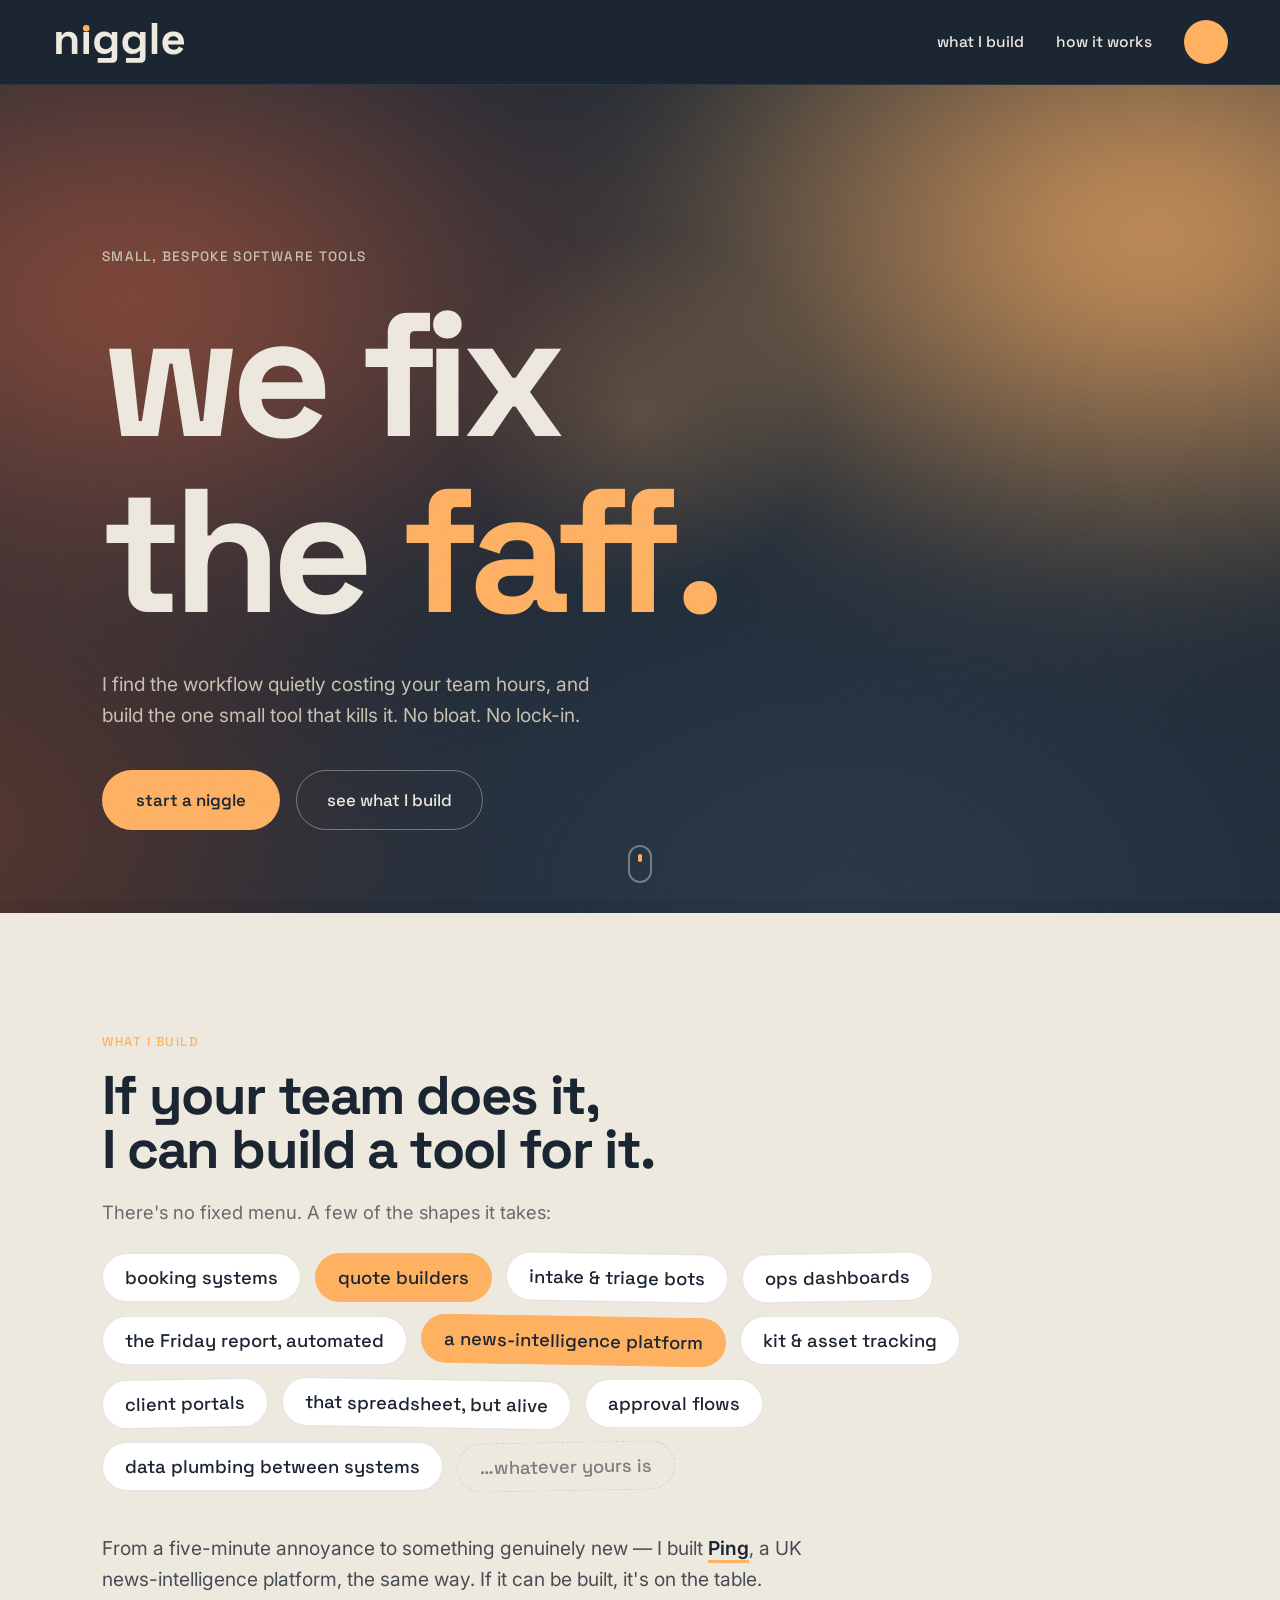
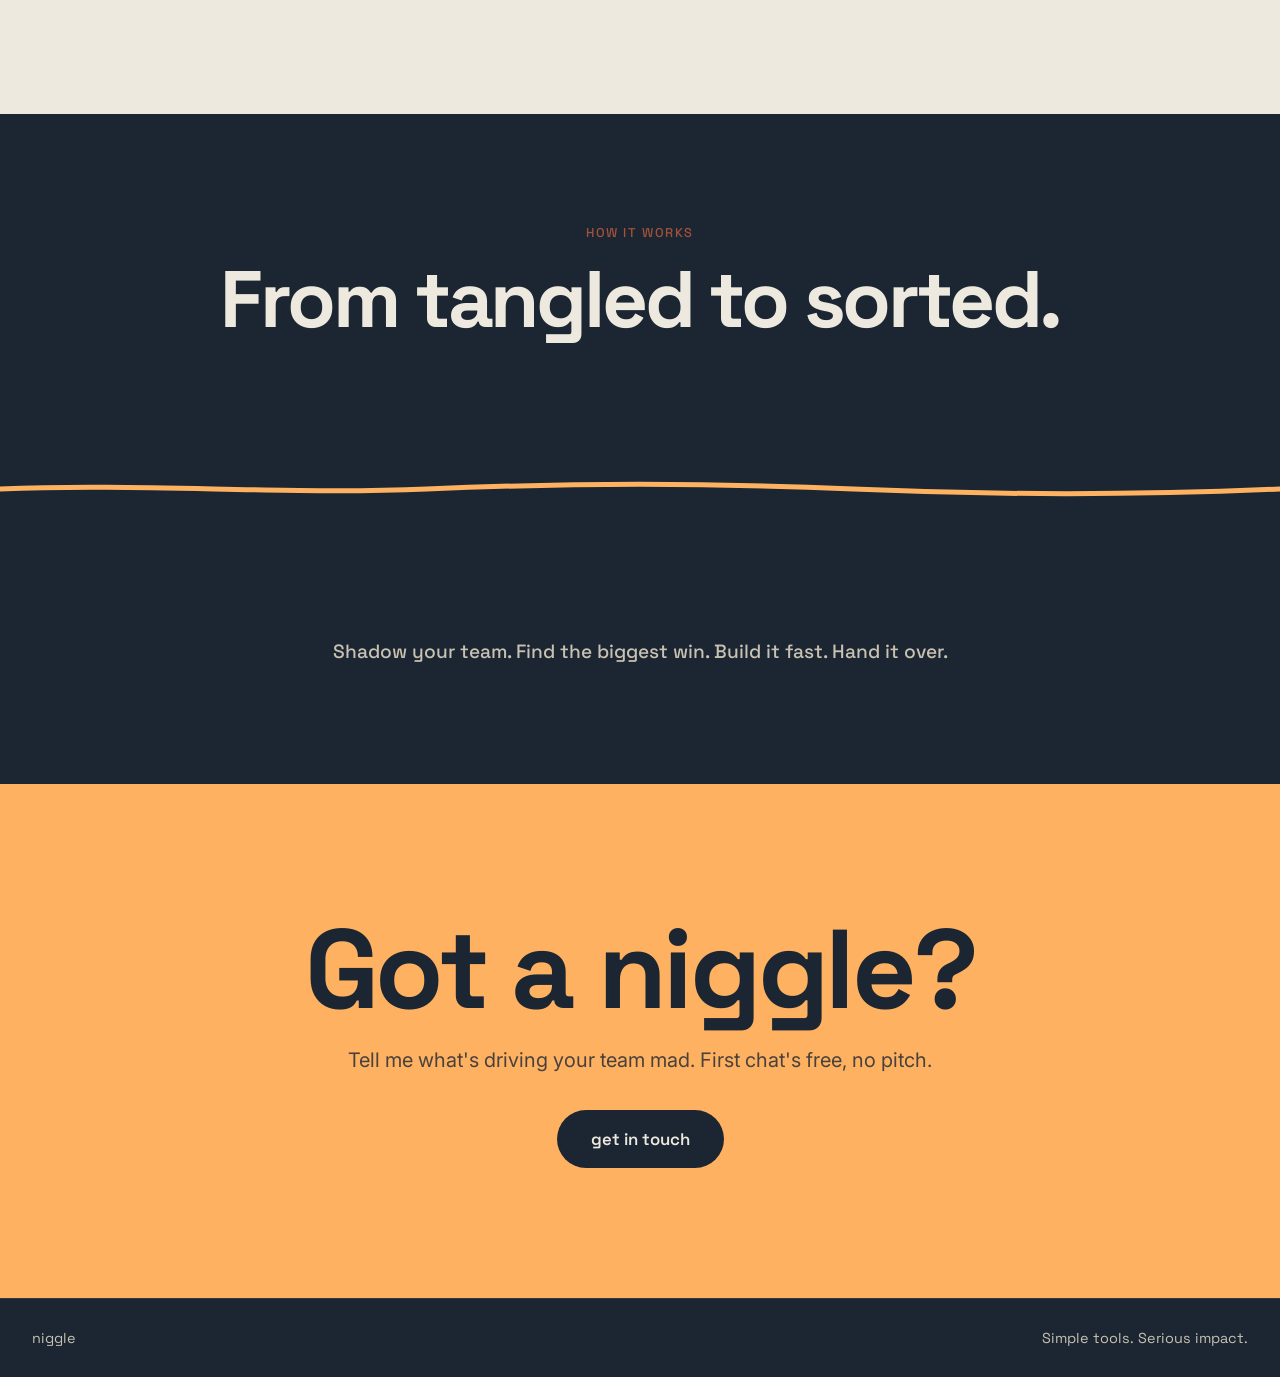
==== lab.html @ f6229ac6 "Lab v2: navy header + big logo; un-pigeonholed 'what I build' cloud; per-type text selection; full-w" ====
<!DOCTYPE html>
<html lang="en-GB">
<head>
  <meta charset="UTF-8" />
  <meta name="viewport" content="width=device-width, initial-scale=1.0" />
  <title>niggle — UI lab</title>
  <link rel="icon" href="favicon.svg" type="image/svg+xml" />
  <link rel="preconnect" href="https://fonts.googleapis.com" />
  <link rel="preconnect" href="https://fonts.gstatic.com" crossorigin />
  <link href="https://fonts.googleapis.com/css2?family=Inter:wght@400;500;600&family=Space+Grotesk:wght@500;600;700&display=swap" rel="stylesheet" />
  <link rel="stylesheet" href="lab.css" />
</head>
<body>

  <!-- ===== NAV: solid navy bar + big logo + dot CTA ===== -->
  <header class="lnav">
    <div class="lnav__wrap">
      <a class="lbrand" href="#hero" aria-label="niggle home"><img src="logo-cream.svg?v=1" alt="niggle" /></a>
      <nav class="lnav__links">
        <a href="#build">what I build</a>
        <a href="#how">how it works</a>
        <a class="dotcta" href="#contact" aria-label="get in touch"><span>get in touch</span></a>
      </nav>
    </div>
  </header>

  <!-- ===== HERO ===== -->
  <section class="hero" id="hero">
    <div class="aurora" aria-hidden="true"></div>
    <div class="spotlight" aria-hidden="true"></div>
    <div class="hero__inner">
      <p class="hero__kicker">small, bespoke software tools</p>
      <h1 class="hero__title"><span class="line">we fix</span><span class="line">the <span class="hl">faff<span class="dot">.</span></span></span></h1>
      <p class="hero__sub">I find the workflow quietly costing your team hours, and build the one small tool that kills it. No bloat. No lock-in.</p>
      <div class="hero__cta">
        <a class="btn-primary magnetic" href="#contact"><span>start a niggle</span></a>
        <a class="btn-ghost" href="#build">see what I build</a>
      </div>
    </div>
    <div class="scrollcue" aria-hidden="true"><span></span></div>
  </section>

  <!-- ===== WHAT I BUILD: no fixed menu ===== -->
  <section class="build" id="build">
    <div class="wrap">
      <p class="eyebrow">what I build</p>
      <h2 class="h2">If your team does it,<br />I can build a tool for it.</h2>
      <p class="build__lead">There's no fixed menu. A few of the shapes it takes:</p>
      <ul class="cloud">
        <li>booking systems</li>
        <li class="hot">quote builders</li>
        <li>intake &amp; triage bots</li>
        <li>ops dashboards</li>
        <li>the Friday report, automated</li>
        <li class="hot">a news-intelligence platform</li>
        <li>kit &amp; asset tracking</li>
        <li>client portals</li>
        <li>that spreadsheet, but alive</li>
        <li>approval flows</li>
        <li>data plumbing between systems</li>
        <li class="ghostpill">…whatever yours is</li>
      </ul>
      <p class="build__foot">From a five-minute annoyance to something genuinely new — I built <strong>Ping</strong>, a UK news-intelligence platform, the same way. If it can be built, it's on the table.</p>
    </div>
  </section>

  <!-- ===== HOW IT WORKS: full-width looping squiggle ===== -->
  <section class="how" id="how">
    <p class="eyebrow eyebrow--light center">how it works</p>
    <h2 class="how__title">From tangled to sorted.</h2>
    <div class="how__squiggle" aria-label="a tangled line straightening out">
      <svg viewBox="0 0 1440 180" width="100%" preserveAspectRatio="none" aria-hidden="true">
        <path fill="none" stroke="var(--amber)" stroke-width="5" stroke-linecap="round" vector-effect="non-scaling-stroke"
              d="M0 90 C 160 10, 320 170, 480 90 S 800 10, 960 90 S 1280 170, 1440 90">
          <animate attributeName="d" dur="5s" repeatCount="indefinite"
            calcMode="spline" keyTimes="0;0.5;1" keySplines="0.4 0 0.2 1; 0.4 0 0.2 1"
            values="M0 90 C 160 10, 320 170, 480 90 S 800 10, 960 90 S 1280 170, 1440 90;
                    M0 90 C 160 90, 320 90, 480 90 S 800 90, 960 90 S 1280 90, 1440 90;
                    M0 90 C 160 10, 320 170, 480 90 S 800 10, 960 90 S 1280 170, 1440 90" />
        </path>
      </svg>
    </div>
    <p class="how__steps center">Shadow your team. Find the biggest win. Build it fast. Hand it over.</p>
  </section>

  <!-- ===== BIG CTA ===== -->
  <section class="cta" id="contact">
    <div class="wrap cta__inner">
      <h2 class="cta__title">Got a niggle?</h2>
      <p class="cta__p">Tell me what's driving your team mad. First chat's free, no pitch.</p>
      <a class="btn-dark magnetic" href="mailto:hello@niggle.work"><span>get in touch</span></a>
    </div>
  </section>

  <footer class="lfoot"><span>niggle</span><span>Simple tools. Serious impact.</span></footer>

  <script src="lab.js"></script>
</body>
</html>
---- lab.css ----
/* ============================================================
   niggle UI lab — bold concept v2
   ============================================================ */
:root{
  --cream:#EEE9DF; --oat:#C9C1B1; --ink:#1B2632; --slate:#2C3B4D;
  --amber:#FFB162; --terra:#A35139;
  --ff-head:'Space Grotesk',system-ui,sans-serif;
  --ff-body:'Inter',system-ui,sans-serif;
}
*{box-sizing:border-box;margin:0;padding:0}
html{scroll-behavior:smooth}
body{font-family:var(--ff-body);background:var(--ink);color:var(--cream);-webkit-font-smoothing:antialiased;overflow-x:hidden}
.wrap{max-width:1140px;margin-inline:auto;padding-inline:32px}
h1,h2,h3{font-family:var(--ff-head);font-weight:700;line-height:1;letter-spacing:-0.03em}
a{color:inherit;text-decoration:none}
.center{text-align:center}
.eyebrow{font-family:var(--ff-head);font-weight:500;color:var(--amber);letter-spacing:.12em;text-transform:uppercase;font-size:.8rem;margin-bottom:18px}
.eyebrow--light{color:var(--terra)}

/* ===== per-element-type text selection ===== */
::selection{background:var(--amber);color:var(--ink)}                /* body copy: amber */
::-moz-selection{background:var(--amber);color:var(--ink)}
h1::selection,h2::selection,h3::selection,
.hero__title span::selection,.h2::selection,.how__title::selection,.cta__title::selection{background:var(--terra);color:var(--cream)}
h1::-moz-selection,h2::-moz-selection,h3::-moz-selection,.how__title::-moz-selection,.cta__title::-moz-selection{background:var(--terra);color:var(--cream)}
.eyebrow::selection,.cloud li::selection,.hero__kicker::selection{background:var(--ink);color:var(--amber)}
.eyebrow::-moz-selection,.cloud li::-moz-selection{background:var(--ink);color:var(--amber)}

/* grain */
body::after{content:"";position:fixed;inset:0;z-index:9;pointer-events:none;opacity:.05;
  background-image:url("data:image/svg+xml,%3Csvg xmlns='http://www.w3.org/2000/svg' width='160' height='160'%3E%3Cfilter id='n'%3E%3CfeTurbulence type='fractalNoise' baseFrequency='0.8' numOctaves='2'/%3E%3C/filter%3E%3Crect width='100%25' height='100%25' filter='url(%23n)'/%3E%3C/svg%3E")}

/* ===== NAV (solid navy bar, big logo) ===== */
.lnav{position:sticky;top:0;z-index:30;background:var(--ink);border-bottom:1px solid rgba(255,255,255,.08)}
.lnav__wrap{max-width:1240px;margin-inline:auto;display:flex;align-items:center;justify-content:space-between;height:84px;padding-inline:32px}
.lbrand img{height:46px;width:auto;display:block;transition:transform .25s cubic-bezier(.34,1.56,.64,1)}
.lbrand:hover img{transform:translateY(-2px)}
.lnav__links{display:flex;align-items:center;gap:32px}
.lnav__links a:not(.dotcta){font-family:var(--ff-head);font-weight:500;color:var(--cream);font-size:.97rem;position:relative}
.lnav__links a:not(.dotcta)::after{content:"";position:absolute;left:0;bottom:-5px;width:100%;height:2px;background:var(--amber);transform:scaleX(0);transform-origin:right;transition:transform .3s cubic-bezier(.2,.7,.2,1)}
.lnav__links a:not(.dotcta):hover::after{transform:scaleX(1);transform-origin:left}
.dotcta{display:inline-flex;align-items:center;justify-content:center;height:44px;width:44px;border-radius:999px;background:var(--amber);color:var(--ink)!important;overflow:hidden;transition:width .4s cubic-bezier(.2,.7,.2,1)}
.dotcta span{max-width:0;overflow:hidden;white-space:nowrap;opacity:0;font-family:var(--ff-head);font-weight:600;font-size:.9rem;transition:max-width .4s,opacity .3s}
.dotcta:hover{width:170px}.dotcta:hover span{max-width:130px;opacity:1;padding:0 8px}

/* ===== HERO ===== */
.hero{position:relative;min-height:92vh;display:flex;align-items:center;overflow:hidden}
.aurora{position:absolute;inset:-30%;z-index:0;filter:blur(70px);opacity:.85;
  background:
    radial-gradient(40% 40% at 25% 35%, var(--terra), transparent 70%),
    radial-gradient(45% 45% at 75% 30%, var(--amber), transparent 65%),
    radial-gradient(50% 50% at 60% 80%, var(--slate), transparent 70%),
    radial-gradient(40% 40% at 15% 75%, #6b3a2a, transparent 70%);
  animation:drift 18s ease-in-out infinite alternate}
@keyframes drift{0%{transform:translate(0,0) scale(1)}50%{transform:translate(4%,-3%) scale(1.12)}100%{transform:translate(-3%,4%) scale(1.05)}}
.spotlight{position:absolute;inset:0;z-index:1;pointer-events:none;background:radial-gradient(260px 260px at var(--mx,50%) var(--my,40%), rgba(255,177,98,.22), transparent 70%)}
.hero__inner{position:relative;z-index:2;width:100%;max-width:1140px;margin-inline:auto;padding:80px 32px 0}
.hero__kicker{font-family:var(--ff-head);font-weight:500;letter-spacing:.1em;text-transform:uppercase;color:var(--oat);font-size:.85rem;margin-bottom:22px}
.hero__title{font-size:clamp(3.5rem,14vw,11rem);color:var(--cream);letter-spacing:-0.05em}
.hero__title .line{display:block}
.hl{color:var(--amber)}
.dot{display:inline-block;color:var(--amber);animation:pulse 2.4s ease-in-out infinite}
@keyframes pulse{0%,100%{transform:translateY(0)}50%{transform:translateY(-.12em)}}
.hero__sub{max-width:44ch;margin-top:30px;font-size:1.2rem;color:var(--oat);line-height:1.6}
.hero__cta{display:flex;gap:16px;margin-top:40px;flex-wrap:wrap}
.btn-primary,.btn-dark{display:inline-flex;align-items:center;justify-content:center;font-family:var(--ff-head);font-weight:600;background:var(--amber);color:var(--ink);padding:18px 34px;border-radius:999px;font-size:1.05rem;will-change:transform}
.btn-dark{background:var(--ink);color:var(--cream)}
.btn-ghost{display:inline-flex;align-items:center;font-family:var(--ff-head);font-weight:500;color:var(--cream);padding:18px 30px;border:1.5px solid rgba(238,233,223,.4);border-radius:999px;font-size:1.05rem;transition:border-color .2s,background .2s}
.btn-ghost:hover{border-color:var(--cream);background:rgba(238,233,223,.08)}
.scrollcue{position:absolute;bottom:30px;left:50%;transform:translateX(-50%);z-index:2;width:24px;height:38px;border:2px solid rgba(238,233,223,.4);border-radius:14px}
.scrollcue span{position:absolute;top:7px;left:50%;width:4px;height:8px;background:var(--amber);border-radius:2px;transform:translateX(-50%);animation:cue 1.6s ease-in-out infinite}
@keyframes cue{0%{opacity:0;transform:translate(-50%,0)}40%{opacity:1}100%{opacity:0;transform:translate(-50%,12px)}}

/* ===== WHAT I BUILD ===== */
.build{background:var(--cream);color:var(--ink);padding:120px 0}
.h2{font-size:clamp(2rem,5vw,3.4rem);color:var(--ink)}
.build__lead{font-size:1.15rem;color:rgba(27,38,50,.65);margin:24px 0 30px}
.cloud{list-style:none;display:flex;flex-wrap:wrap;gap:14px;max-width:920px}
.cloud li{font-family:var(--ff-head);font-weight:500;font-size:1.15rem;padding:12px 22px;border-radius:999px;background:#fff;border:1px solid rgba(27,38,50,.12);color:var(--ink);transition:transform .2s ease,background .2s,color .2s,border-color .2s;cursor:default}
.cloud li:hover{transform:translateY(-3px) rotate(-1.5deg);border-color:var(--ink)}
.cloud li.hot{background:var(--amber);border-color:var(--amber)}
.cloud li.ghostpill{background:transparent;border-style:dashed;color:rgba(27,38,50,.55)}
.cloud li:nth-child(3n){transform:rotate(1deg)}
.cloud li:nth-child(4n){transform:rotate(-1deg)}
.cloud li:hover{transform:translateY(-3px) rotate(0)}
.build__foot{margin-top:42px;font-size:1.2rem;line-height:1.6;max-width:60ch;color:rgba(27,38,50,.8)}
.build__foot strong{color:var(--ink);font-weight:600;border-bottom:3px solid var(--amber)}

/* ===== HOW IT WORKS (full-bleed looping squiggle) ===== */
.how{background:var(--ink);padding:110px 0 120px;overflow:hidden}
.how__title{font-size:clamp(2.4rem,7vw,5rem);color:var(--cream);text-align:center;letter-spacing:-0.04em}
.how__squiggle{width:100%;margin:50px 0;line-height:0}
.how__squiggle svg{width:100%;height:clamp(120px,18vw,200px);display:block}
.how__steps{color:var(--oat);font-size:1.2rem;font-family:var(--ff-head);font-weight:500}

/* ===== CTA ===== */
.cta{background:var(--amber);color:var(--ink);padding:130px 0;text-align:center}
.cta__title{font-size:clamp(3rem,9vw,7rem);color:var(--ink)}
.cta__p{font-size:1.25rem;color:rgba(27,38,50,.8);margin:22px 0 38px}
.lfoot{background:var(--ink);color:var(--oat);display:flex;justify-content:space-between;padding:30px 32px;font-family:var(--ff-head);font-size:.9rem;border-top:1px solid rgba(255,255,255,.08)}

/* reveal */
.reveal{opacity:0;transform:translateY(40px);transition:opacity .8s ease,transform .8s cubic-bezier(.2,.7,.2,1)}
.reveal.in{opacity:1;transform:none}

@media (max-width:820px){
  .how__grid{grid-template-columns:1fr}
  .lnav__links a:not(.dotcta){display:none}
  .lbrand img{height:36px}
  .lnav__wrap{height:68px}
}
@media (prefers-reduced-motion:reduce){
  .aurora,.dot,.scrollcue span{animation:none}
  .reveal{opacity:1;transform:none}
  .how__squiggle animate{display:none}
}
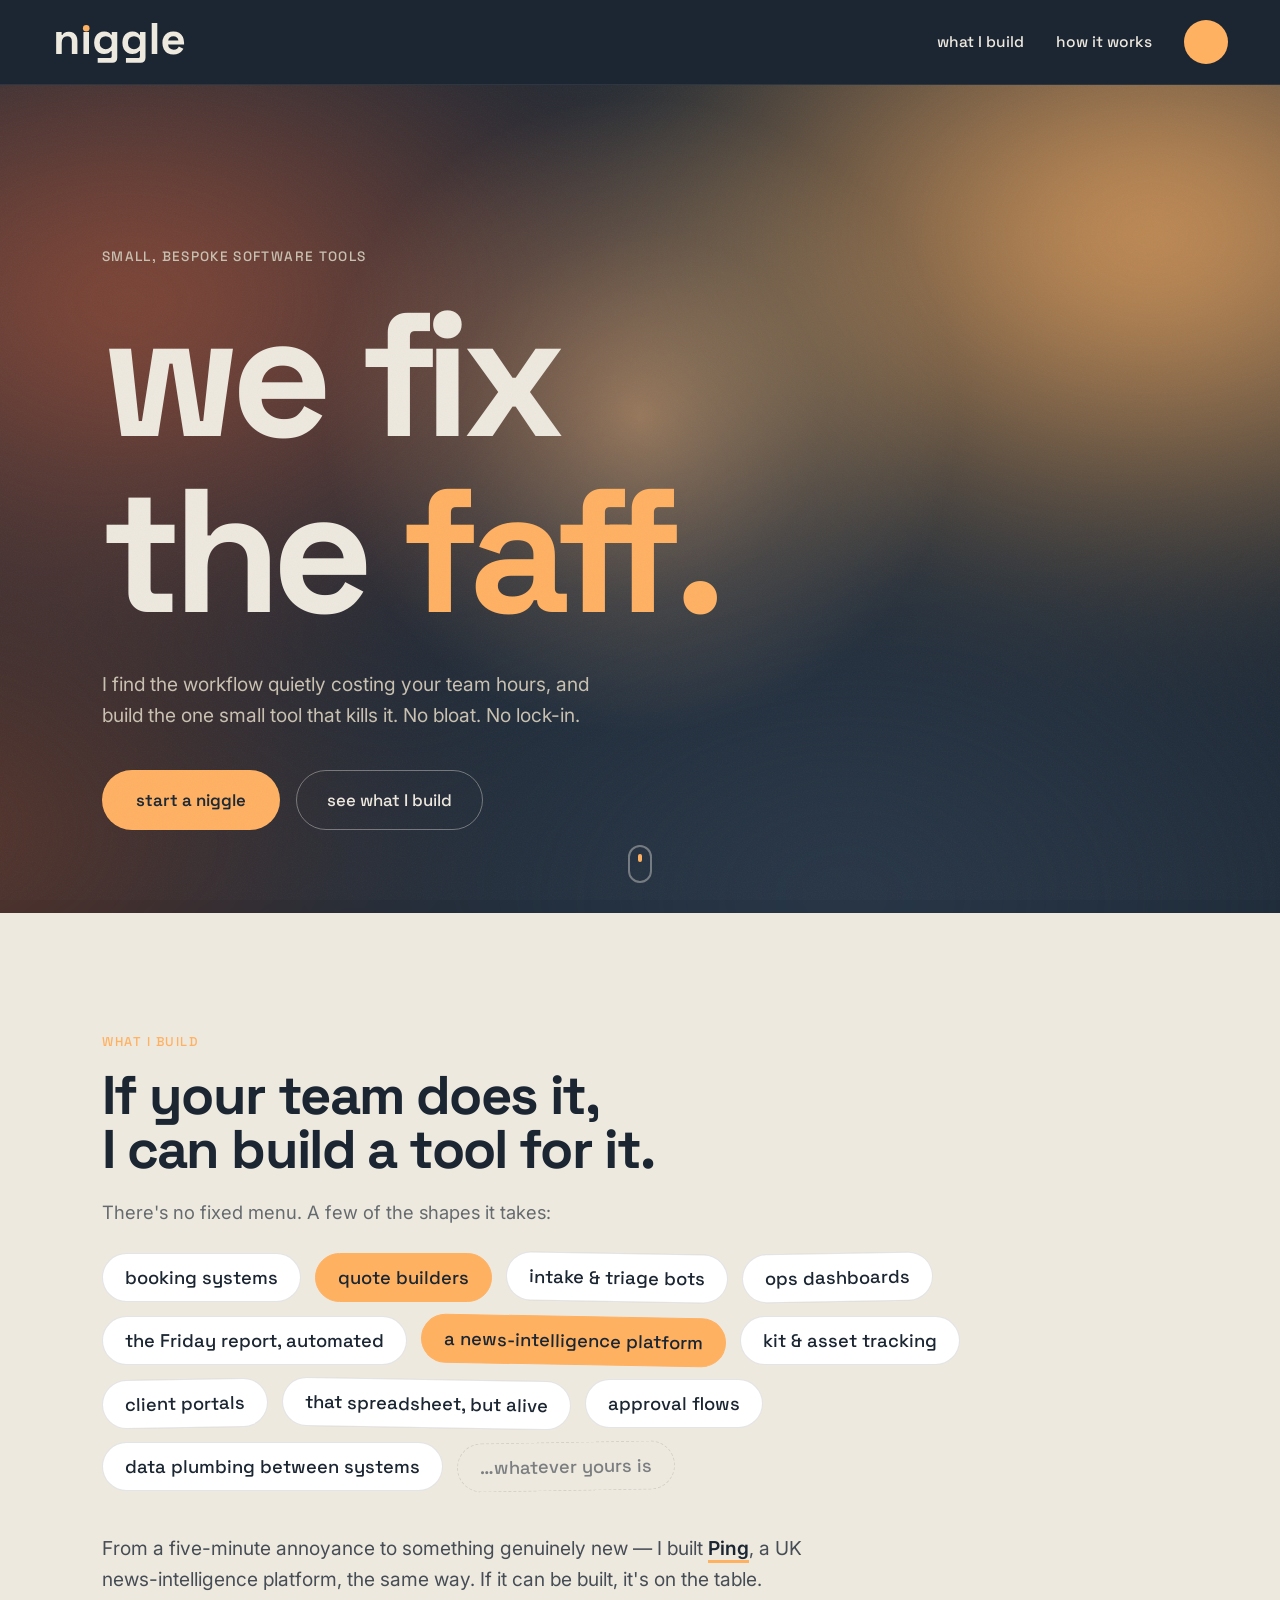
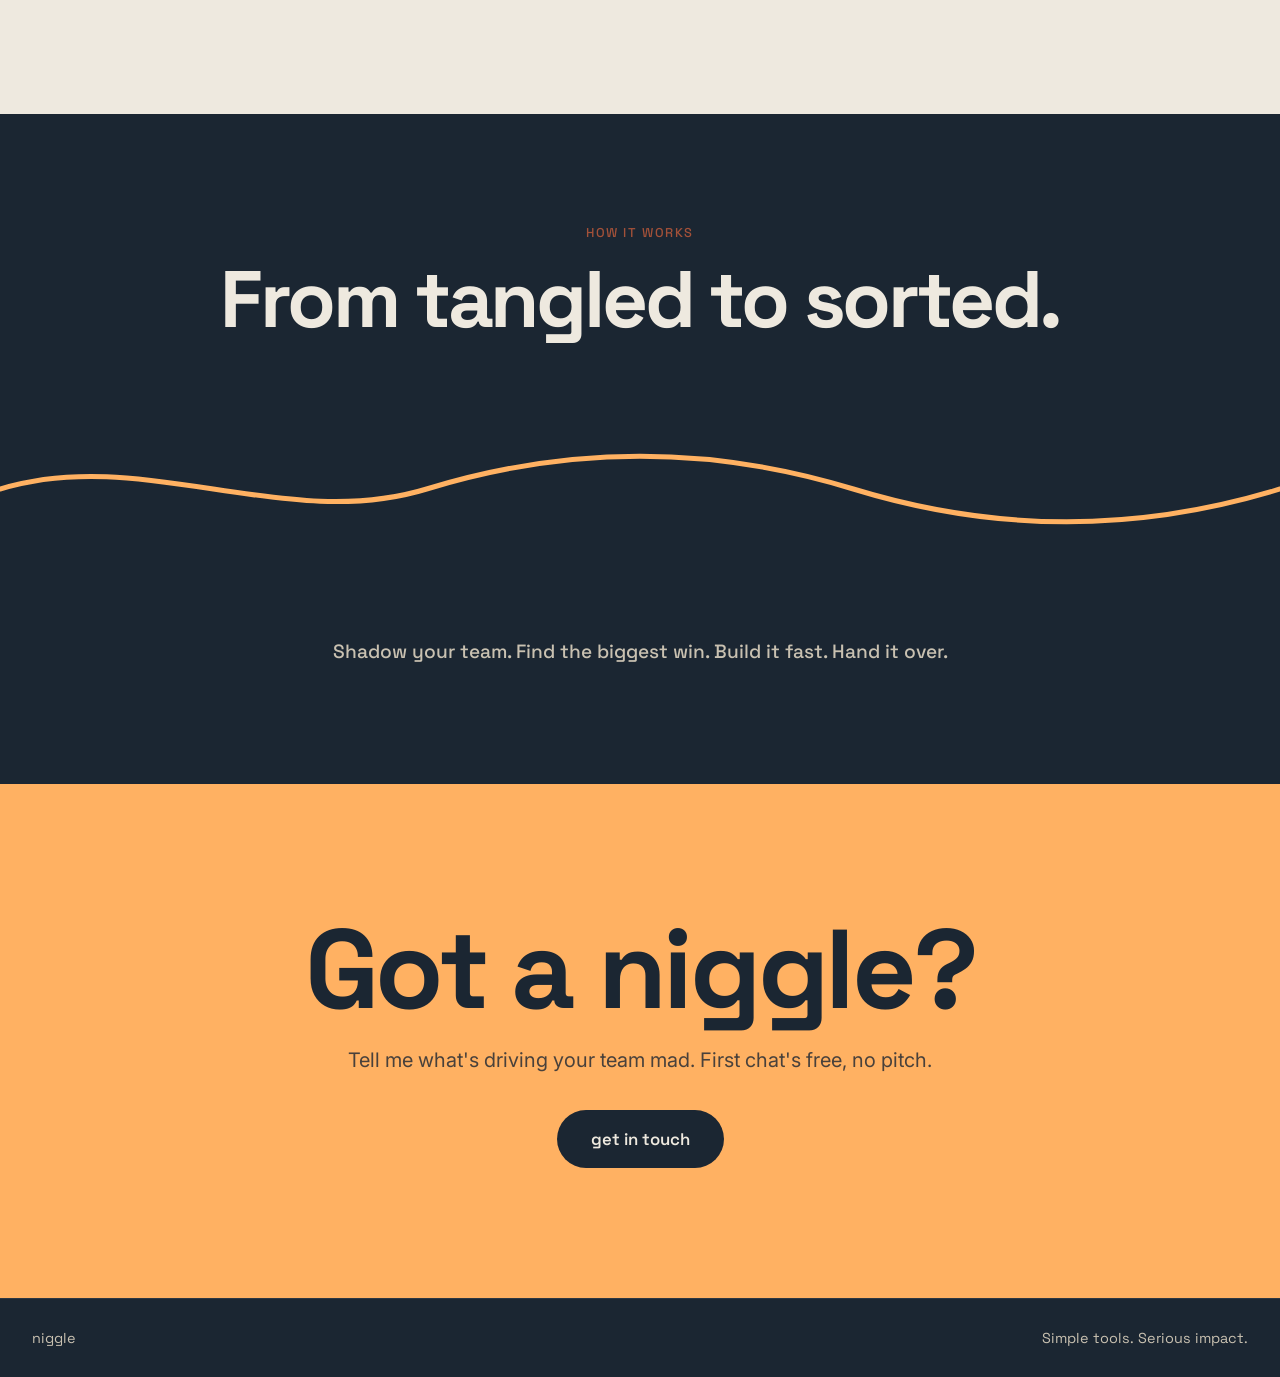
==== commit c9ed9376: "Lab: stronger hero spotlight + headline lights up amber under the cursor Co-Authored-By: Claude Opus" ====
--- a/lab.html
+++ b/lab.html
@@ -30,7 +30,10 @@
     <div class="spotlight" aria-hidden="true"></div>
     <div class="hero__inner">
       <p class="hero__kicker">small, bespoke software tools</p>
-      <h1 class="hero__title"><span class="line">we fix</span><span class="line">the <span class="hl">faff<span class="dot">.</span></span></span></h1>
+      <div class="titlefx">
+        <h1 class="hero__title base"><span class="line">we fix</span><span class="line">the <span class="hl">faff<span class="dot">.</span></span></span></h1>
+        <h1 class="hero__title lit" aria-hidden="true"><span class="line">we fix</span><span class="line">the faff<span class="dot">.</span></span></h1>
+      </div>
       <p class="hero__sub">I find the workflow quietly costing your team hours, and build the one small tool that kills it. No bloat. No lock-in.</p>
       <div class="hero__cta">
         <a class="btn-primary magnetic" href="#contact"><span>start a niggle</span></a>
--- a/lab.css
+++ b/lab.css
@@ -53,11 +53,16 @@
     radial-gradient(40% 40% at 15% 75%, #6b3a2a, transparent 70%);
   animation:drift 18s ease-in-out infinite alternate}
 @keyframes drift{0%{transform:translate(0,0) scale(1)}50%{transform:translate(4%,-3%) scale(1.12)}100%{transform:translate(-3%,4%) scale(1.05)}}
-.spotlight{position:absolute;inset:0;z-index:1;pointer-events:none;background:radial-gradient(260px 260px at var(--mx,50%) var(--my,40%), rgba(255,177,98,.22), transparent 70%)}
+.spotlight{position:absolute;inset:0;z-index:1;pointer-events:none;mix-blend-mode:screen;
+  background:radial-gradient(440px 440px at var(--mx,50%) var(--my,40%), rgba(255,177,98,.5), rgba(255,177,98,.16) 42%, transparent 72%)}
 .hero__inner{position:relative;z-index:2;width:100%;max-width:1140px;margin-inline:auto;padding:80px 32px 0}
 .hero__kicker{font-family:var(--ff-head);font-weight:500;letter-spacing:.1em;text-transform:uppercase;color:var(--oat);font-size:.85rem;margin-bottom:22px}
+.titlefx{position:relative;display:inline-block}
 .hero__title{font-size:clamp(3.5rem,14vw,11rem);color:var(--cream);letter-spacing:-0.05em}
 .hero__title .line{display:block}
+.hero__title.lit{position:absolute;top:0;left:0;color:var(--amber);pointer-events:none;
+  -webkit-mask-image:radial-gradient(circle 210px at var(--tx,-999px) var(--ty,-999px),#000 0%,#000 42%,transparent 78%);
+          mask-image:radial-gradient(circle 210px at var(--tx,-999px) var(--ty,-999px),#000 0%,#000 42%,transparent 78%)}
 .hl{color:var(--amber)}
 .dot{display:inline-block;color:var(--amber);animation:pulse 2.4s ease-in-out infinite}
 @keyframes pulse{0%,100%{transform:translateY(0)}50%{transform:translateY(-.12em)}}
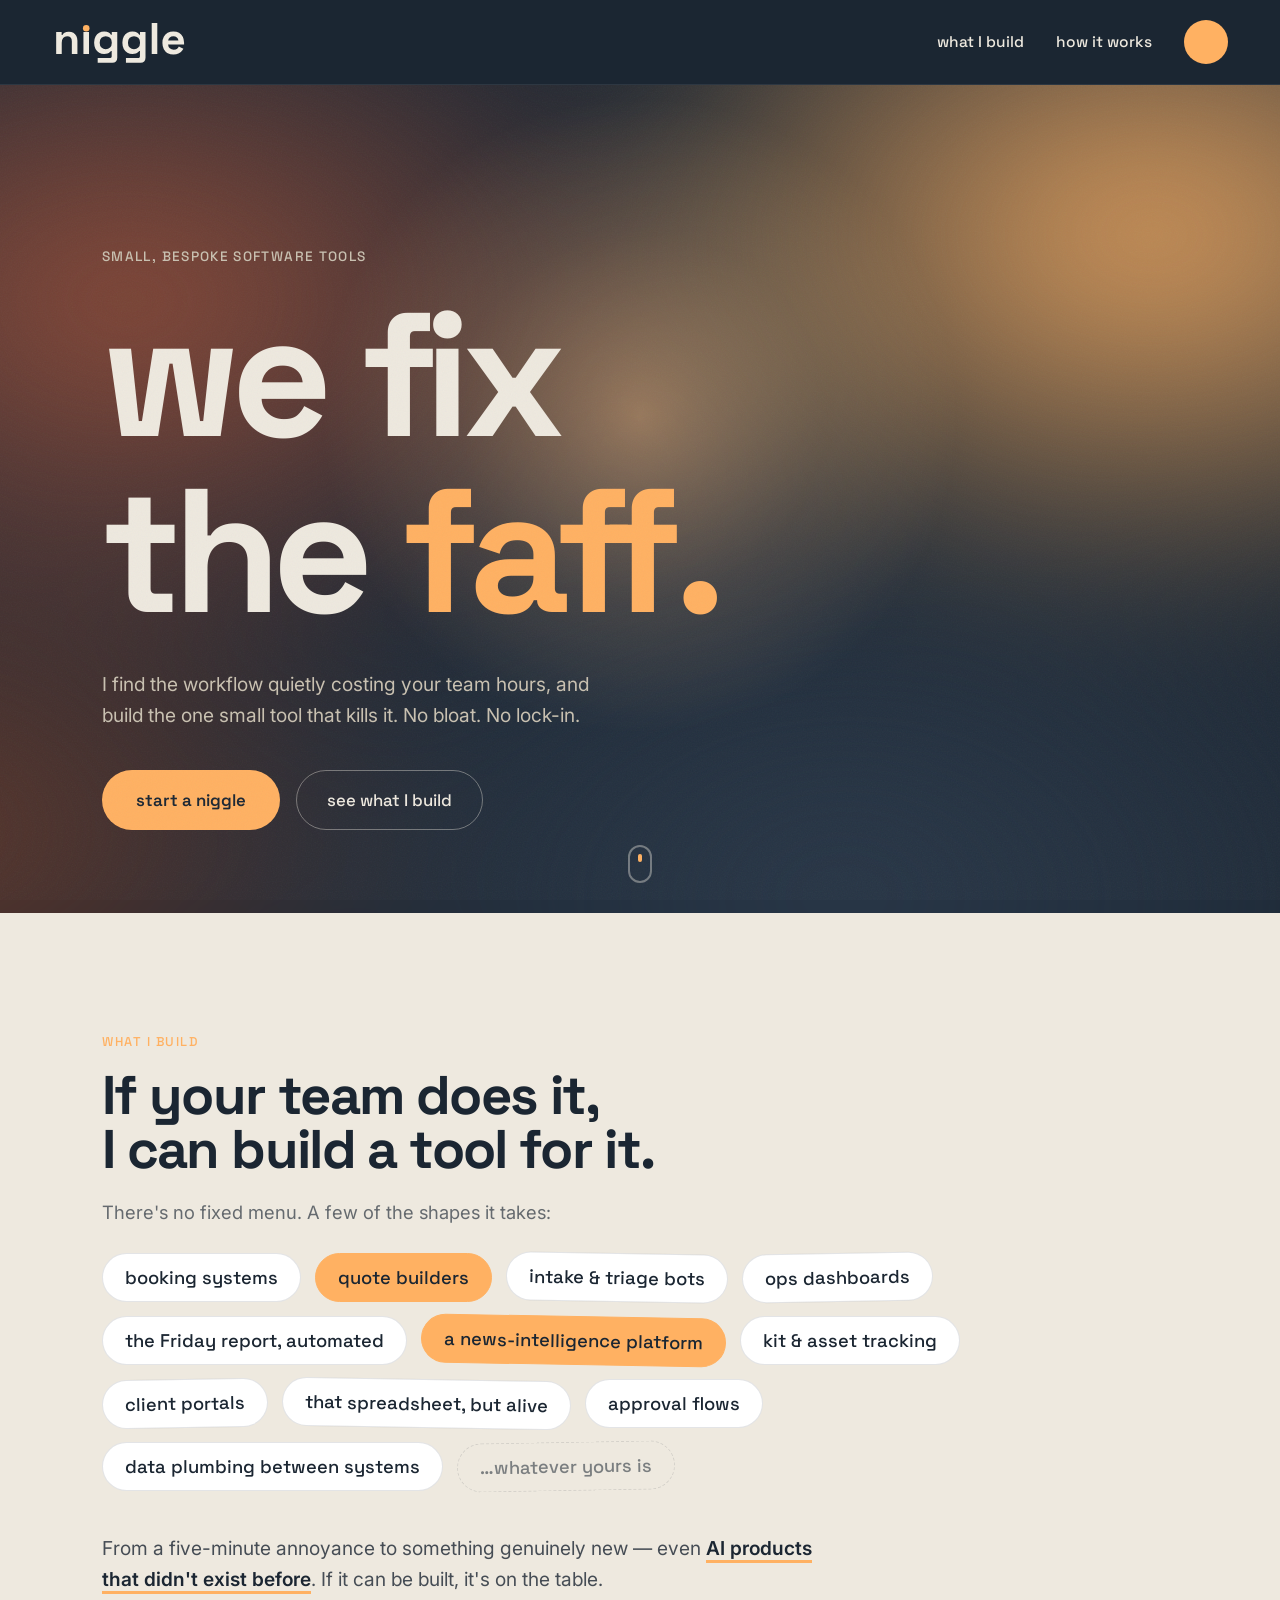
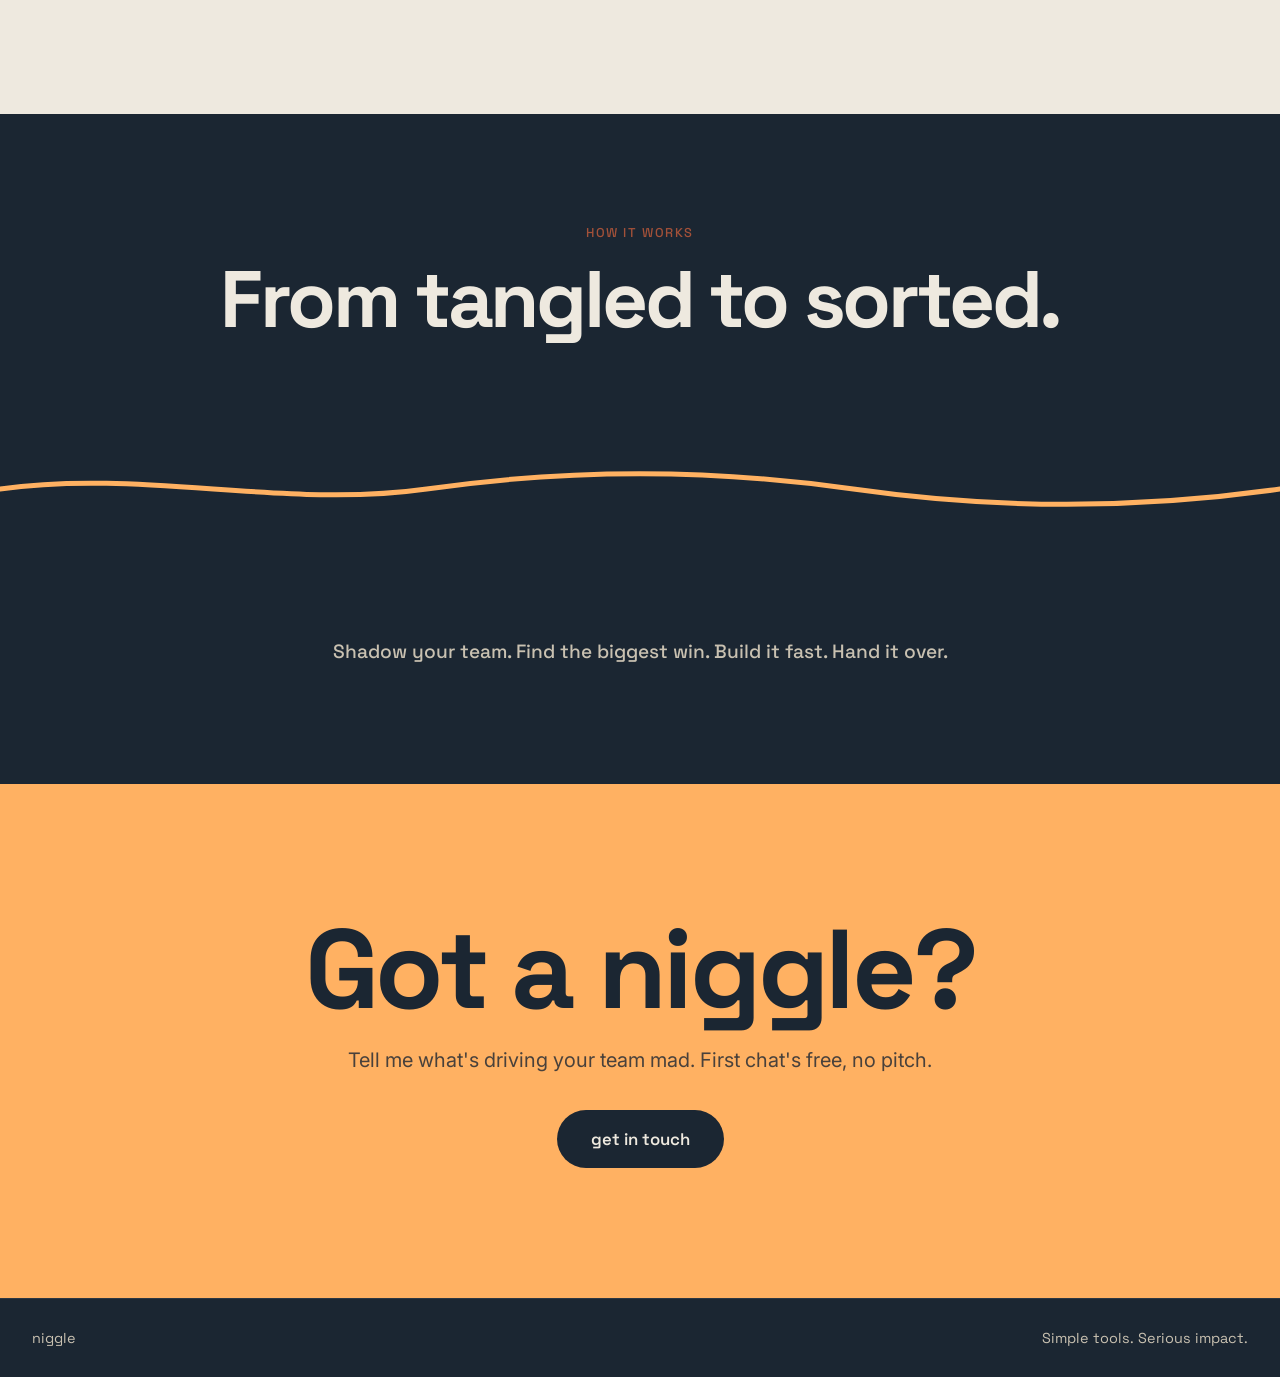
==== commit 2566c2a9: "Remove contentious 'I built Ping' claim from live About + lab; use generic AI-products framing Co-Au" ====
--- a/lab.html
+++ b/lab.html
@@ -63,7 +63,7 @@
         <li>data plumbing between systems</li>
         <li class="ghostpill">…whatever yours is</li>
       </ul>
-      <p class="build__foot">From a five-minute annoyance to something genuinely new — I built <strong>Ping</strong>, a UK news-intelligence platform, the same way. If it can be built, it's on the table.</p>
+      <p class="build__foot">From a five-minute annoyance to something genuinely new — even <strong>AI products that didn't exist before</strong>. If it can be built, it's on the table.</p>
     </div>
   </section>
 
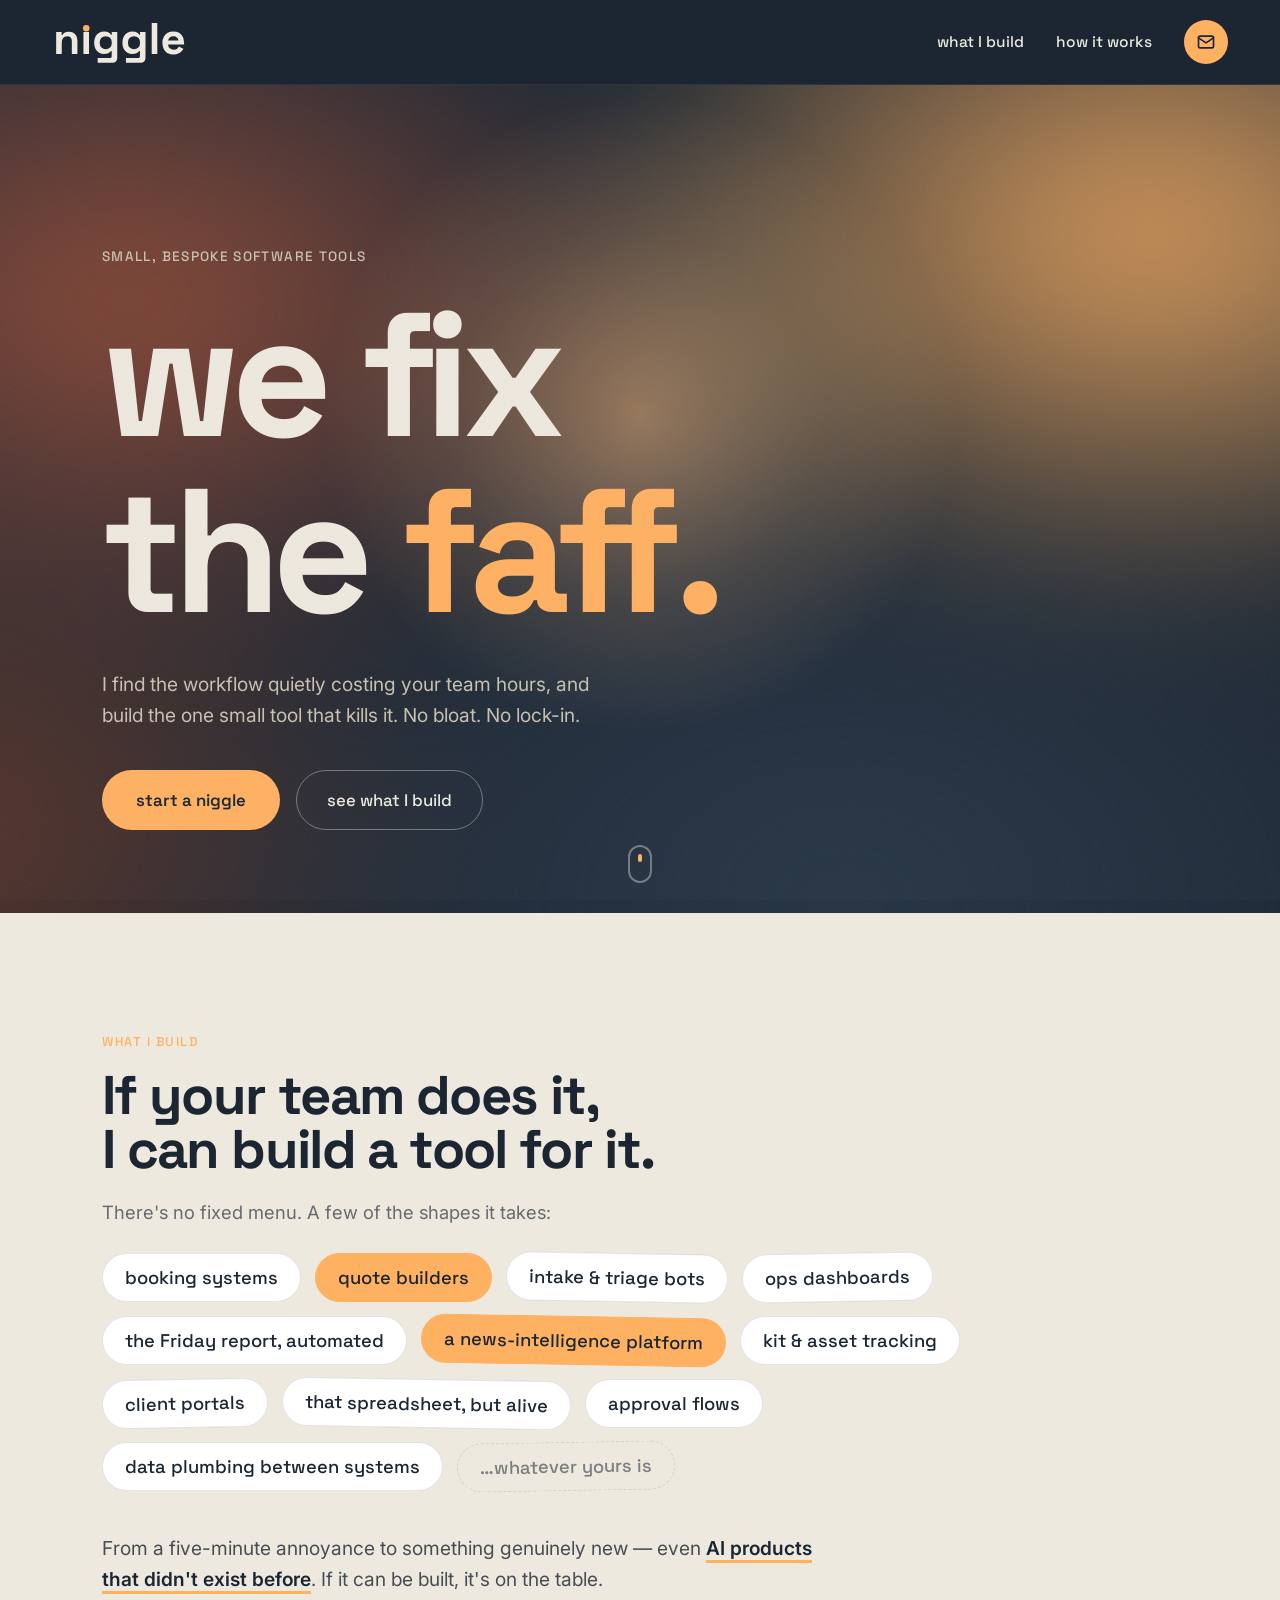
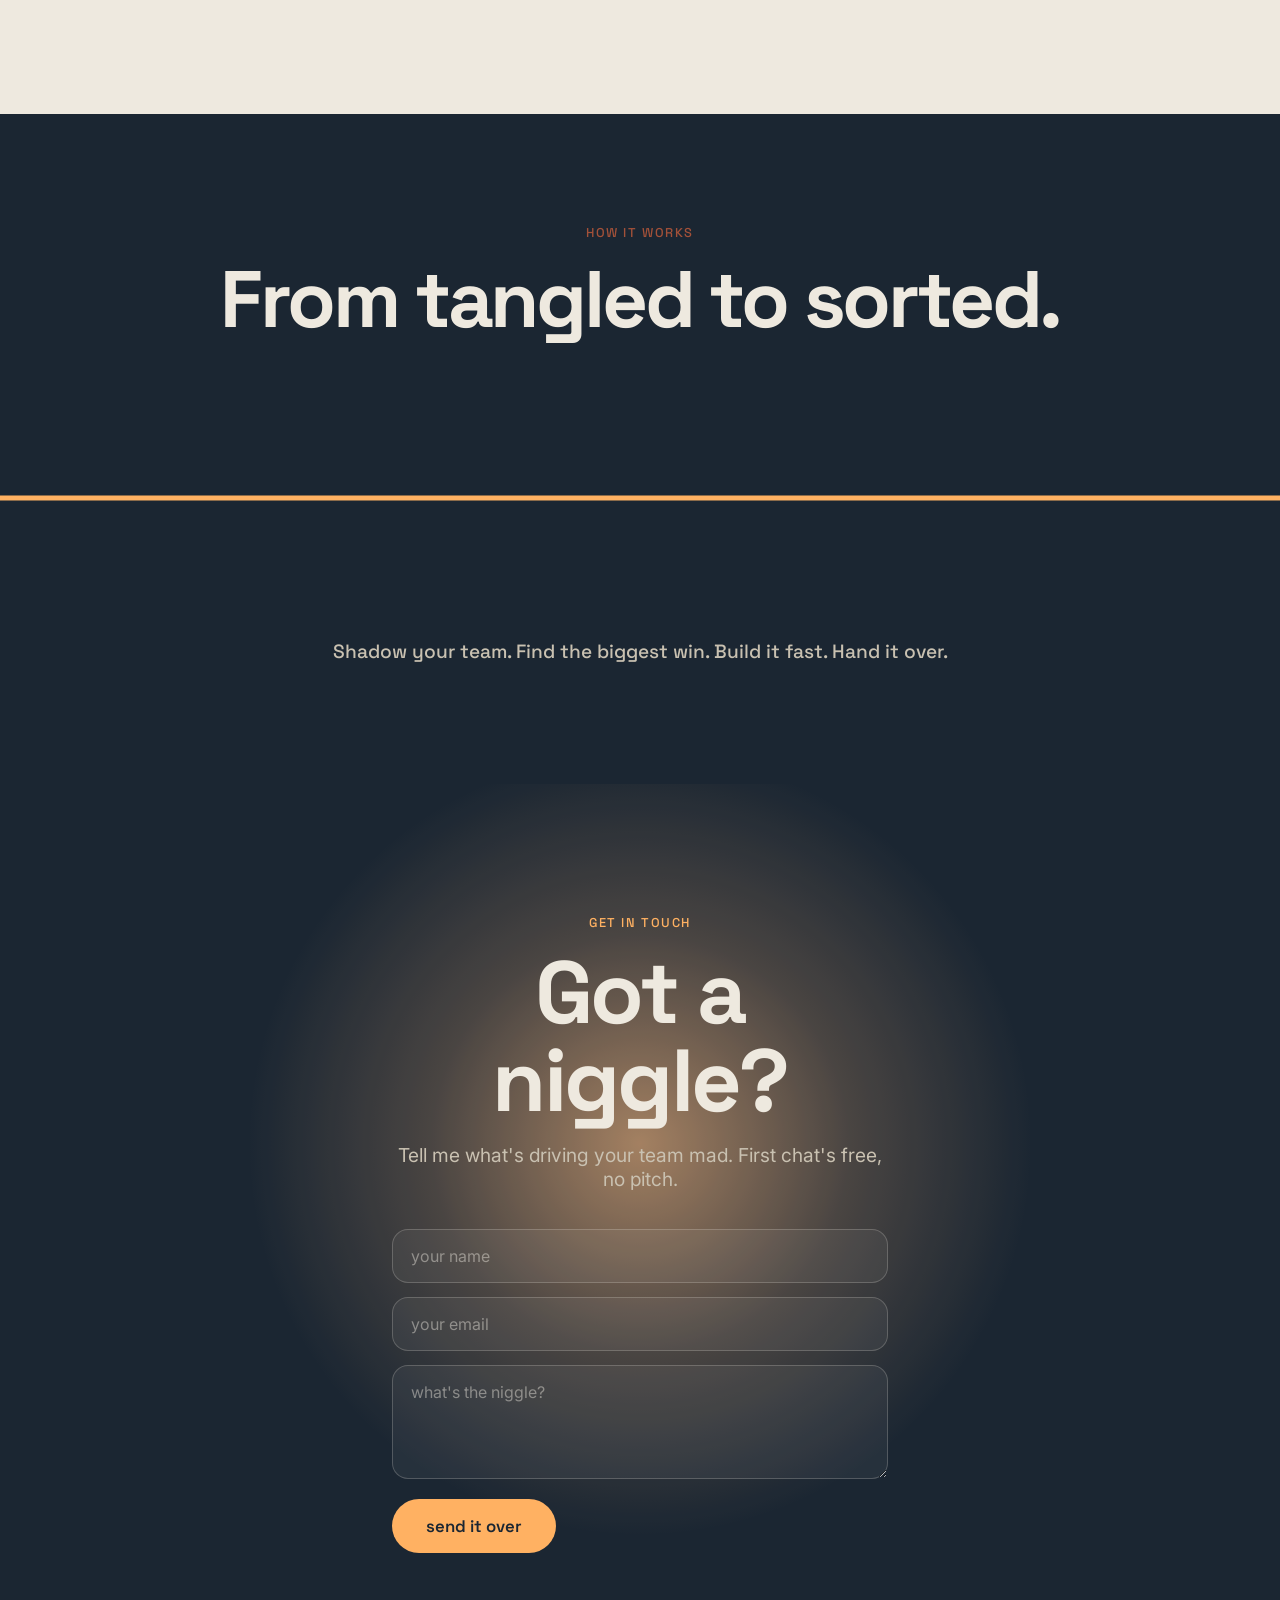
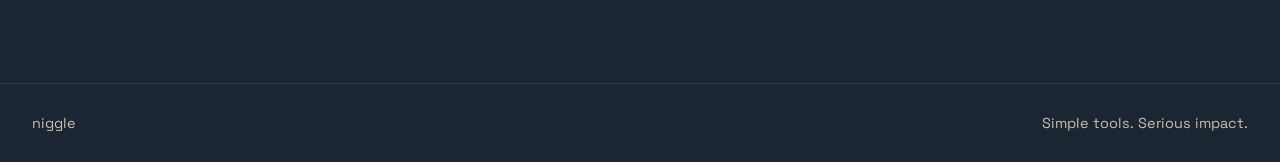
==== commit b00776c5: "Lab: looping untangling squiggle with snap; email-icon dot CTA jumps to contact form with stronger c" ====
--- a/lab.html
+++ b/lab.html
@@ -19,7 +19,10 @@
       <nav class="lnav__links">
         <a href="#build">what I build</a>
         <a href="#how">how it works</a>
-        <a class="dotcta" href="#contact" aria-label="get in touch"><span>get in touch</span></a>
+        <a class="dotcta" href="#contact" aria-label="get in touch">
+          <svg class="dotcta__ic" viewBox="0 0 24 24" fill="none" stroke="currentColor" stroke-width="2" stroke-linecap="round" stroke-linejoin="round" aria-hidden="true"><rect x="3" y="5" width="18" height="14" rx="2"/><path d="m3 7 9 6 9-6"/></svg>
+          <span>get in touch</span>
+        </a>
       </nav>
     </div>
   </header>
@@ -72,26 +75,35 @@
     <p class="eyebrow eyebrow--light center">how it works</p>
     <h2 class="how__title">From tangled to sorted.</h2>
     <div class="how__squiggle" aria-label="a tangled line straightening out">
-      <svg viewBox="0 0 1440 180" width="100%" preserveAspectRatio="none" aria-hidden="true">
+      <svg viewBox="0 0 1440 220" width="100%" preserveAspectRatio="none" aria-hidden="true">
         <path fill="none" stroke="var(--amber)" stroke-width="5" stroke-linecap="round" vector-effect="non-scaling-stroke"
-              d="M0 90 C 160 10, 320 170, 480 90 S 800 10, 960 90 S 1280 170, 1440 90">
-          <animate attributeName="d" dur="5s" repeatCount="indefinite"
-            calcMode="spline" keyTimes="0;0.5;1" keySplines="0.4 0 0.2 1; 0.4 0 0.2 1"
-            values="M0 90 C 160 10, 320 170, 480 90 S 800 10, 960 90 S 1280 170, 1440 90;
-                    M0 90 C 160 90, 320 90, 480 90 S 800 90, 960 90 S 1280 90, 1440 90;
-                    M0 90 C 160 10, 320 170, 480 90 S 800 10, 960 90 S 1280 170, 1440 90" />
+              d="M0 120 C 130 50, 270 190, 400 120 C 500 75, 560 75, 620 120 C 1000 -20, 460 -20, 820 120 C 950 175, 1090 65, 1210 120 C 1330 165, 1385 120, 1440 120">
+          <animate attributeName="d" dur="4.5s" repeatCount="indefinite"
+            calcMode="spline" keyTimes="0;0.28;0.82;1"
+            keySplines="0.8 0 0.15 1; 0 0 1 1; 0.45 0 0.55 1"
+            values="M0 120 C 130 50, 270 190, 400 120 C 500 75, 560 75, 620 120 C 1000 -20, 460 -20, 820 120 C 950 175, 1090 65, 1210 120 C 1330 165, 1385 120, 1440 120;
+                    M0 120 C 130 120, 270 120, 400 120 C 500 120, 560 120, 620 120 C 1000 120, 460 120, 820 120 C 950 120, 1090 120, 1210 120 C 1330 120, 1385 120, 1440 120;
+                    M0 120 C 130 120, 270 120, 400 120 C 500 120, 560 120, 620 120 C 1000 120, 460 120, 820 120 C 950 120, 1090 120, 1210 120 C 1330 120, 1385 120, 1440 120;
+                    M0 120 C 130 50, 270 190, 400 120 C 500 75, 560 75, 620 120 C 1000 -20, 460 -20, 820 120 C 950 175, 1090 65, 1210 120 C 1330 165, 1385 120, 1440 120" />
         </path>
       </svg>
     </div>
     <p class="how__steps center">Shadow your team. Find the biggest win. Build it fast. Hand it over.</p>
   </section>
 
-  <!-- ===== BIG CTA ===== -->
-  <section class="cta" id="contact">
-    <div class="wrap cta__inner">
-      <h2 class="cta__title">Got a niggle?</h2>
-      <p class="cta__p">Tell me what's driving your team mad. First chat's free, no pitch.</p>
-      <a class="btn-dark magnetic" href="mailto:hello@niggle.work"><span>get in touch</span></a>
+  <!-- ===== CONTACT FORM (cursor glow, stronger) ===== -->
+  <section class="contact" id="contact">
+    <div class="contact__spot" aria-hidden="true"></div>
+    <div class="wrap contact__inner">
+      <p class="eyebrow center">get in touch</p>
+      <h2 class="contact__title">Got a niggle?</h2>
+      <p class="contact__p">Tell me what's driving your team mad. First chat's free, no pitch.</p>
+      <form class="niggleform" action="#" method="POST" novalidate>
+        <input name="name" required placeholder="your name" />
+        <input type="email" name="email" required placeholder="your email" />
+        <textarea name="niggle" rows="4" required placeholder="what's the niggle?"></textarea>
+        <button type="submit" class="formbtn magnetic"><span>send it over</span></button>
+      </form>
     </div>
   </section>
 
--- a/lab.css
+++ b/lab.css
@@ -40,8 +40,9 @@
 .lnav__links a:not(.dotcta)::after{content:"";position:absolute;left:0;bottom:-5px;width:100%;height:2px;background:var(--amber);transform:scaleX(0);transform-origin:right;transition:transform .3s cubic-bezier(.2,.7,.2,1)}
 .lnav__links a:not(.dotcta):hover::after{transform:scaleX(1);transform-origin:left}
 .dotcta{display:inline-flex;align-items:center;justify-content:center;height:44px;width:44px;border-radius:999px;background:var(--amber);color:var(--ink)!important;overflow:hidden;transition:width .4s cubic-bezier(.2,.7,.2,1)}
-.dotcta span{max-width:0;overflow:hidden;white-space:nowrap;opacity:0;font-family:var(--ff-head);font-weight:600;font-size:.9rem;transition:max-width .4s,opacity .3s}
-.dotcta:hover{width:170px}.dotcta:hover span{max-width:130px;opacity:1;padding:0 8px}
+.dotcta__ic{width:20px;height:20px;flex:0 0 auto}
+.dotcta span{max-width:0;overflow:hidden;white-space:nowrap;opacity:0;margin-left:0;font-family:var(--ff-head);font-weight:600;font-size:.9rem;transition:max-width .4s,opacity .3s,margin-left .4s}
+.dotcta:hover{width:188px}.dotcta:hover span{max-width:130px;opacity:1;margin-left:9px}
 
 /* ===== HERO ===== */
 .hero{position:relative;min-height:92vh;display:flex;align-items:center;overflow:hidden}
@@ -98,10 +99,19 @@
 .how__squiggle svg{width:100%;height:clamp(120px,18vw,200px);display:block}
 .how__steps{color:var(--oat);font-size:1.2rem;font-family:var(--ff-head);font-weight:500}
 
-/* ===== CTA ===== */
-.cta{background:var(--amber);color:var(--ink);padding:130px 0;text-align:center}
-.cta__title{font-size:clamp(3rem,9vw,7rem);color:var(--ink)}
-.cta__p{font-size:1.25rem;color:rgba(27,38,50,.8);margin:22px 0 38px}
+/* ===== CONTACT FORM (cursor glow, stronger than hero) ===== */
+.contact{position:relative;background:var(--ink);color:var(--cream);padding:130px 0;text-align:center;overflow:hidden}
+.contact__spot{position:absolute;inset:0;z-index:0;pointer-events:none;mix-blend-mode:screen;
+  background:radial-gradient(560px 560px at var(--cx,50%) var(--cy,40%), rgba(255,177,98,.6), rgba(255,177,98,.2) 38%, transparent 70%)}
+.contact__inner{position:relative;z-index:1;max-width:560px}
+.contact__title{font-size:clamp(2.8rem,8vw,5.5rem);color:var(--cream)}
+.contact__p{font-size:1.2rem;color:var(--oat);margin:18px 0 38px}
+.niggleform{display:grid;gap:14px;text-align:left}
+.niggleform input,.niggleform textarea{width:100%;background:rgba(255,255,255,.05);border:1.5px solid rgba(238,233,223,.22);border-radius:16px;padding:16px 18px;color:var(--cream);font-family:var(--ff-body);font-size:1rem;transition:border-color .2s,background .2s,box-shadow .2s;resize:vertical}
+.niggleform input::placeholder,.niggleform textarea::placeholder{color:rgba(238,233,223,.45)}
+.niggleform input:focus,.niggleform textarea:focus{outline:none;border-color:var(--amber);background:rgba(255,177,98,.07);box-shadow:0 0 0 4px rgba(255,177,98,.15)}
+.formbtn{justify-self:start;margin-top:6px;display:inline-flex;align-items:center;font-family:var(--ff-head);font-weight:600;background:var(--amber);color:var(--ink);border:none;padding:16px 34px;border-radius:999px;font-size:1.05rem;cursor:pointer;will-change:transform}
+.formdone{font-family:var(--ff-head);font-weight:600;font-size:1.4rem;color:var(--amber);padding:30px 0}
 .lfoot{background:var(--ink);color:var(--oat);display:flex;justify-content:space-between;padding:30px 32px;font-family:var(--ff-head);font-size:.9rem;border-top:1px solid rgba(255,255,255,.08)}
 
 /* reveal */
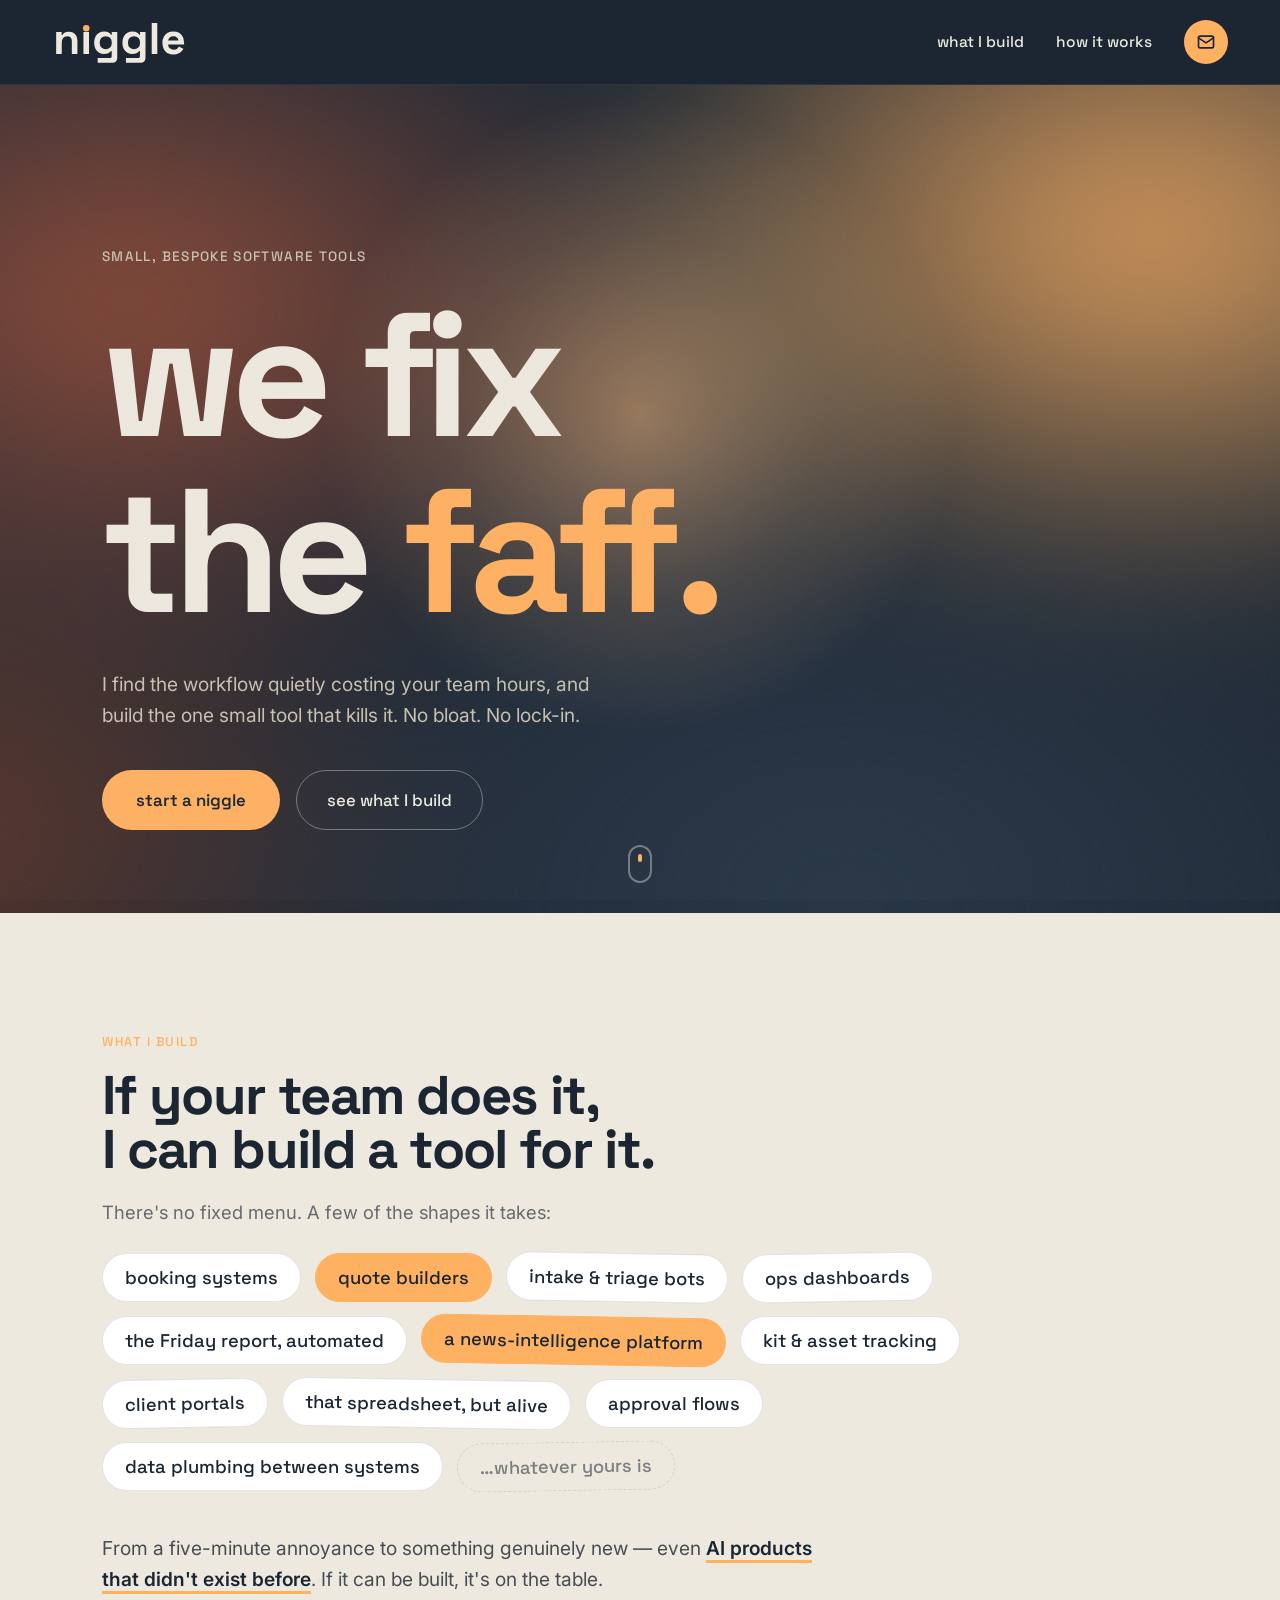
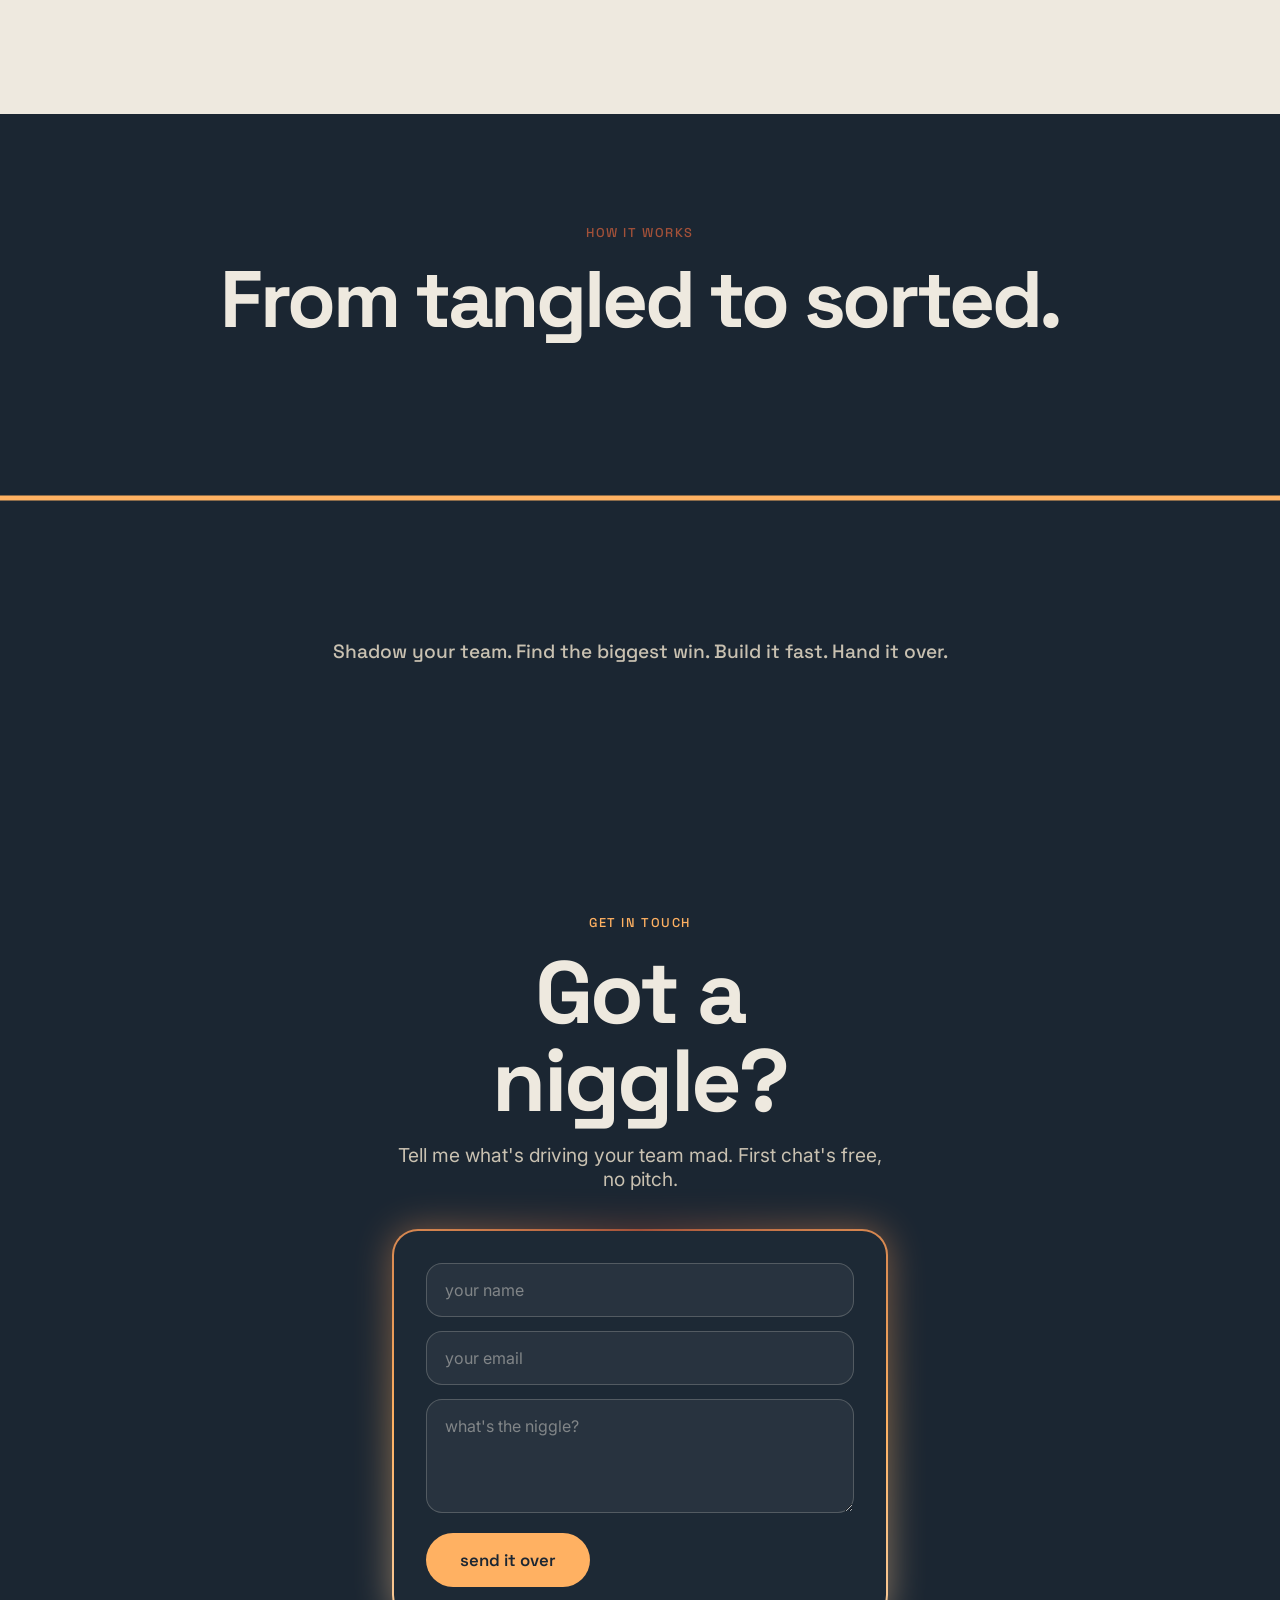
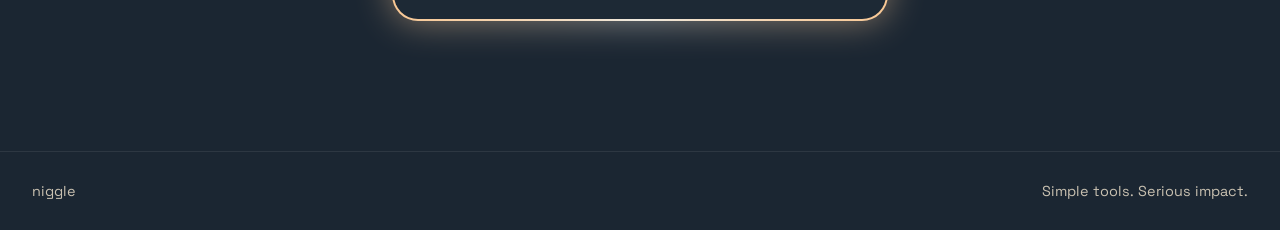
==== commit 69dc057a: "Lab: replace contact cursor-glow with animated conic 'live border' around the form Co-Authored-By: C" ====
--- a/lab.html
+++ b/lab.html
@@ -93,17 +93,18 @@
 
   <!-- ===== CONTACT FORM (cursor glow, stronger) ===== -->
   <section class="contact" id="contact">
-    <div class="contact__spot" aria-hidden="true"></div>
     <div class="wrap contact__inner">
       <p class="eyebrow center">get in touch</p>
       <h2 class="contact__title">Got a niggle?</h2>
       <p class="contact__p">Tell me what's driving your team mad. First chat's free, no pitch.</p>
-      <form class="niggleform" action="#" method="POST" novalidate>
-        <input name="name" required placeholder="your name" />
-        <input type="email" name="email" required placeholder="your email" />
-        <textarea name="niggle" rows="4" required placeholder="what's the niggle?"></textarea>
-        <button type="submit" class="formbtn magnetic"><span>send it over</span></button>
-      </form>
+      <div class="formcard"><div class="formcard__inner">
+        <form class="niggleform" action="#" method="POST" novalidate>
+          <input name="name" required placeholder="your name" />
+          <input type="email" name="email" required placeholder="your email" />
+          <textarea name="niggle" rows="4" required placeholder="what's the niggle?"></textarea>
+          <button type="submit" class="formbtn magnetic"><span>send it over</span></button>
+        </form>
+      </div></div>
     </div>
   </section>
 
--- a/lab.css
+++ b/lab.css
@@ -100,10 +100,15 @@
 .how__steps{color:var(--oat);font-size:1.2rem;font-family:var(--ff-head);font-weight:500}
 
 /* ===== CONTACT FORM (cursor glow, stronger than hero) ===== */
-.contact{position:relative;background:var(--ink);color:var(--cream);padding:130px 0;text-align:center;overflow:hidden}
-.contact__spot{position:absolute;inset:0;z-index:0;pointer-events:none;mix-blend-mode:screen;
-  background:radial-gradient(560px 560px at var(--cx,50%) var(--cy,40%), rgba(255,177,98,.6), rgba(255,177,98,.2) 38%, transparent 70%)}
+.contact{position:relative;background:var(--ink);color:var(--cream);padding:130px 0;text-align:center}
 .contact__inner{position:relative;z-index:1;max-width:560px}
+@property --angle{syntax:"<angle>";initial-value:0deg;inherits:false}
+.formcard{position:relative;margin-top:10px;border-radius:26px;padding:2px;
+  background:conic-gradient(from var(--angle),#A35139,#FFB162,#EEE9DF,#FFB162,#A35139);
+  animation:spin 5s linear infinite}
+.formcard::after{content:"";position:absolute;inset:0;border-radius:inherit;background:inherit;filter:blur(18px);opacity:.5;z-index:-1}
+.formcard__inner{background:#1d2935;border-radius:24px;padding:32px}
+@keyframes spin{to{--angle:360deg}}
 .contact__title{font-size:clamp(2.8rem,8vw,5.5rem);color:var(--cream)}
 .contact__p{font-size:1.2rem;color:var(--oat);margin:18px 0 38px}
 .niggleform{display:grid;gap:14px;text-align:left}
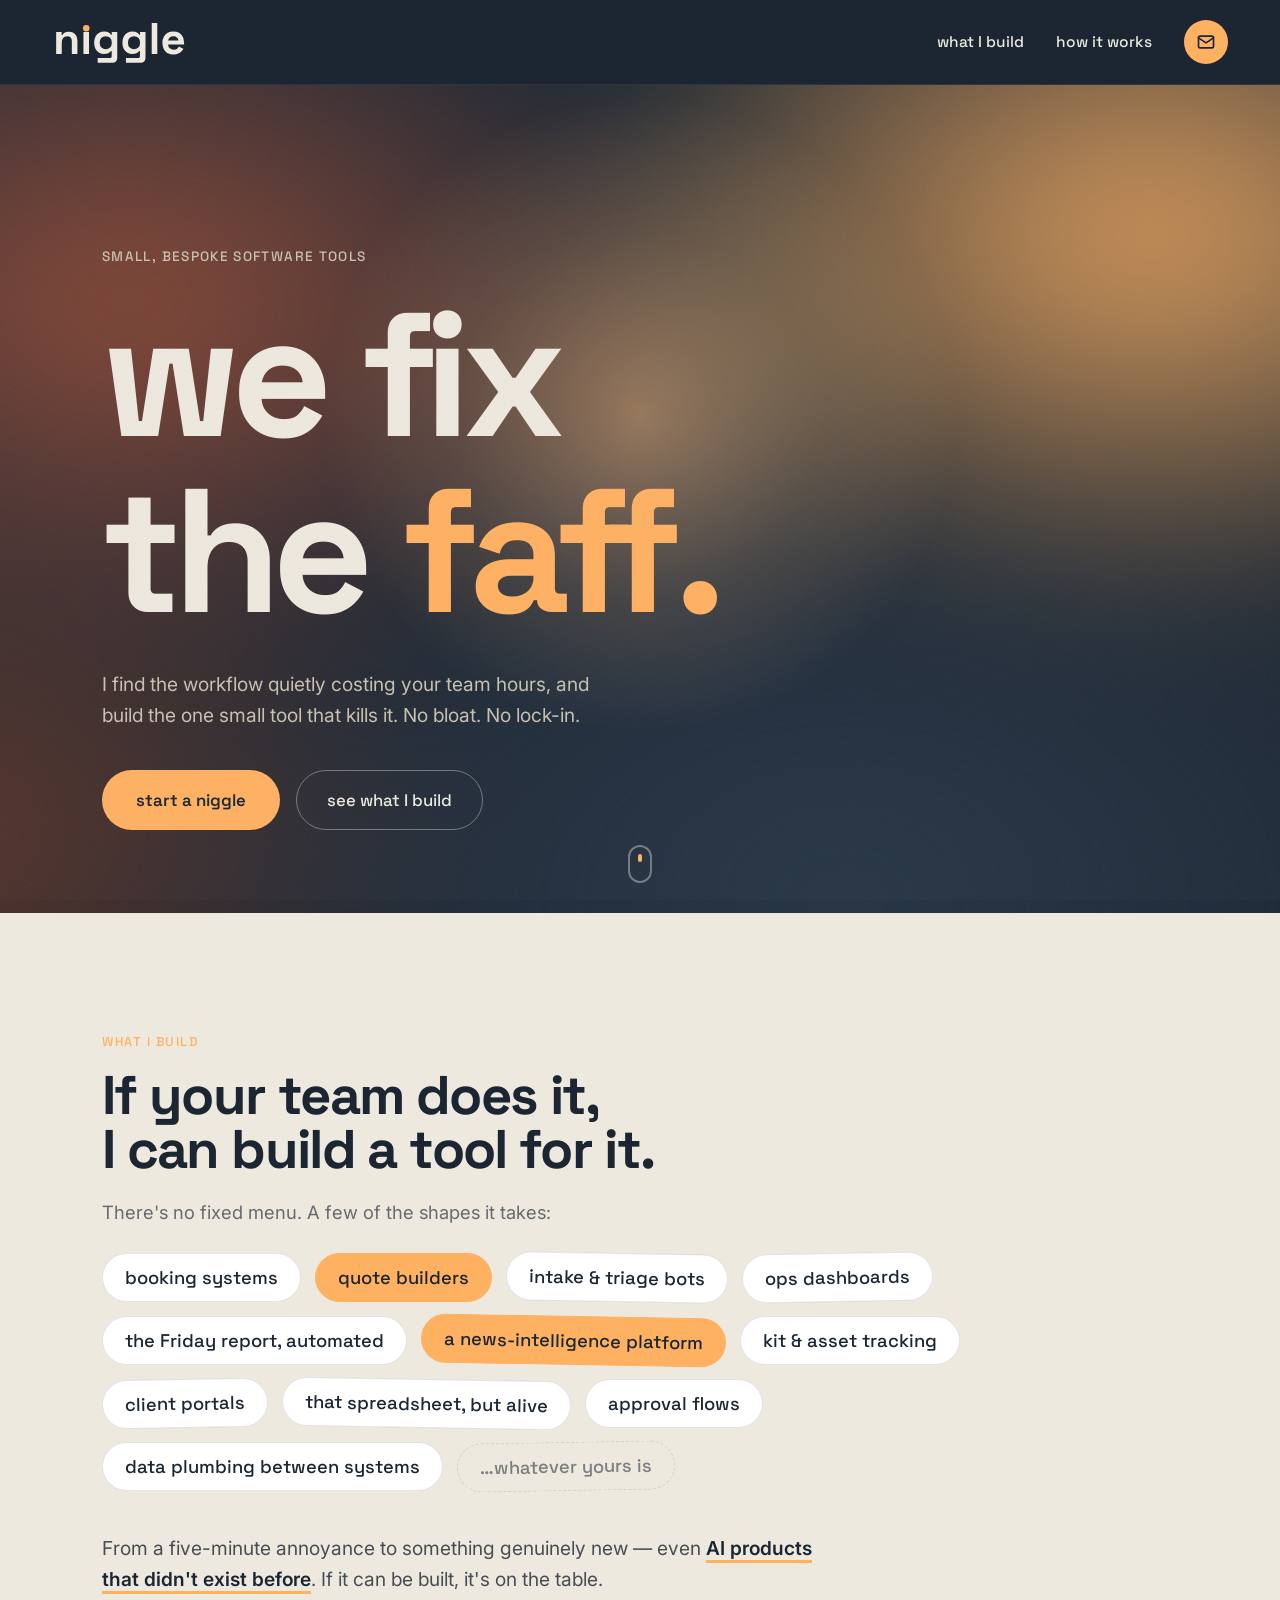
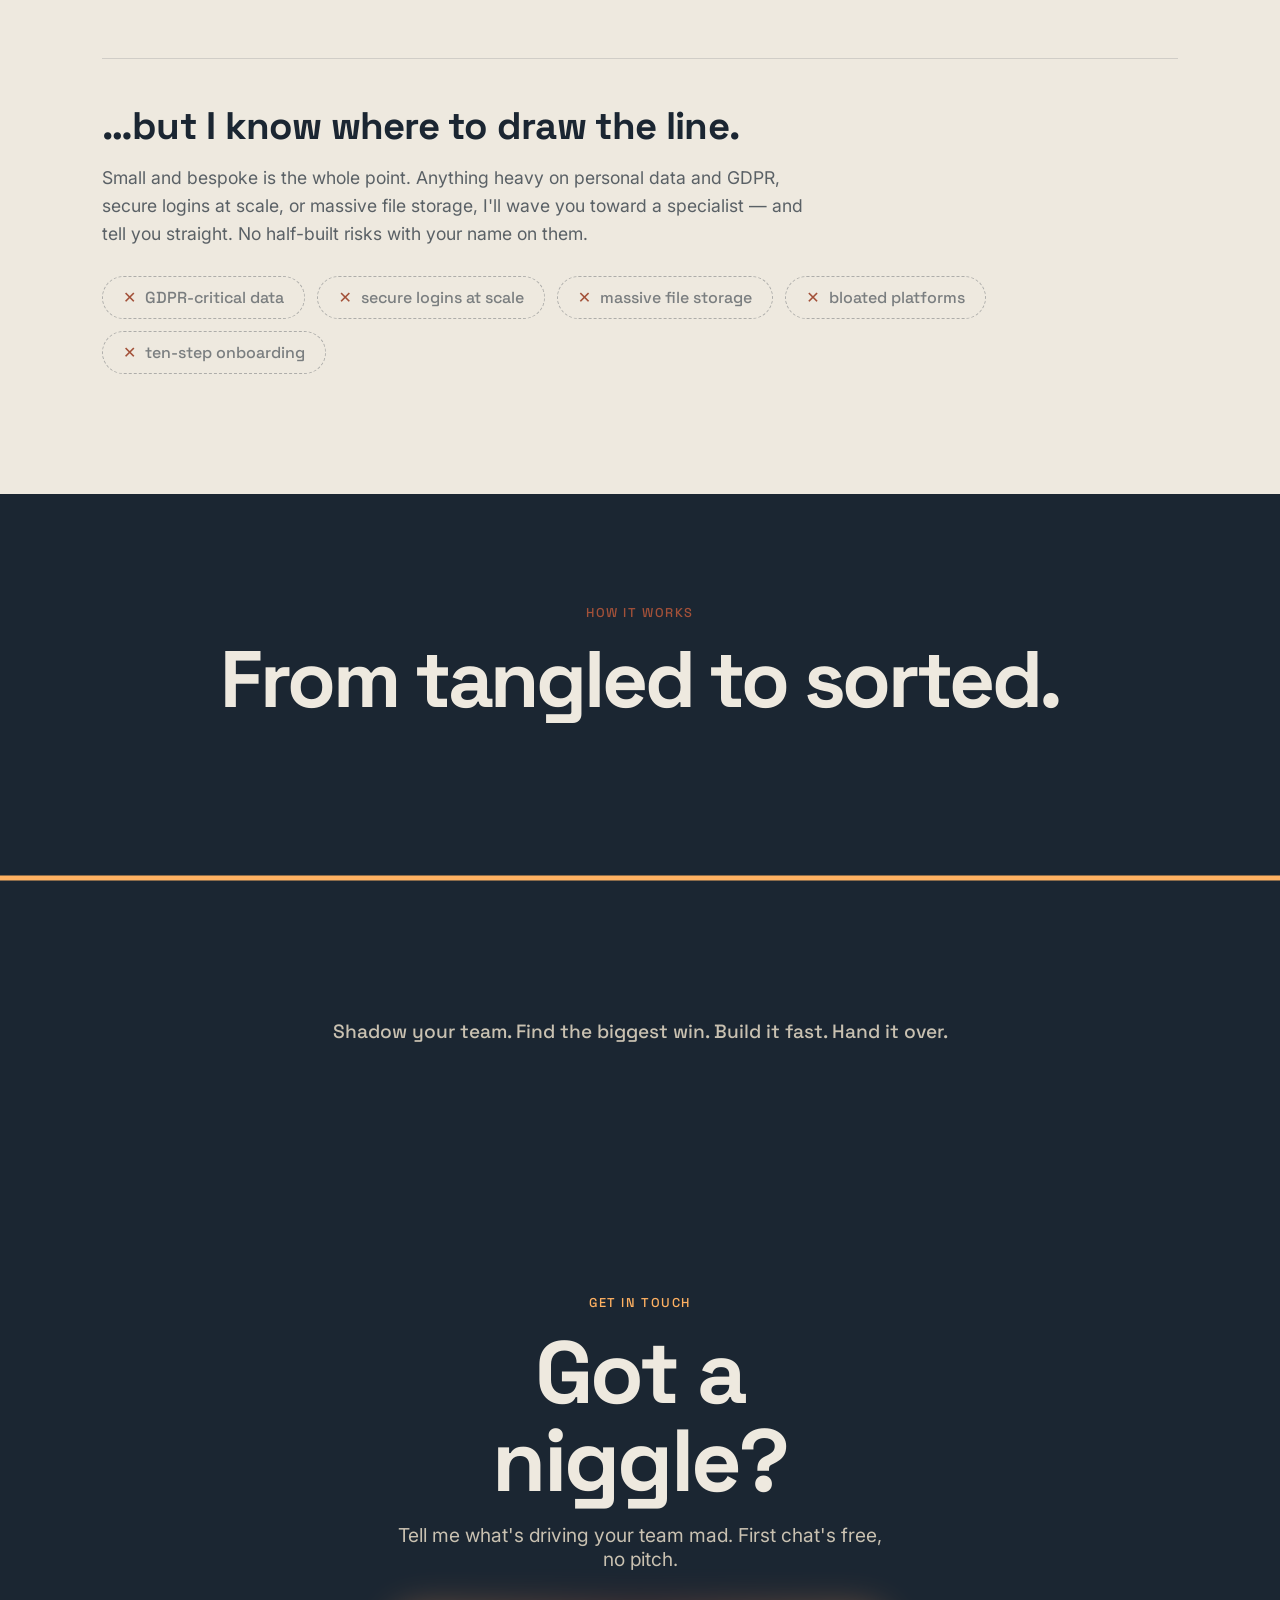
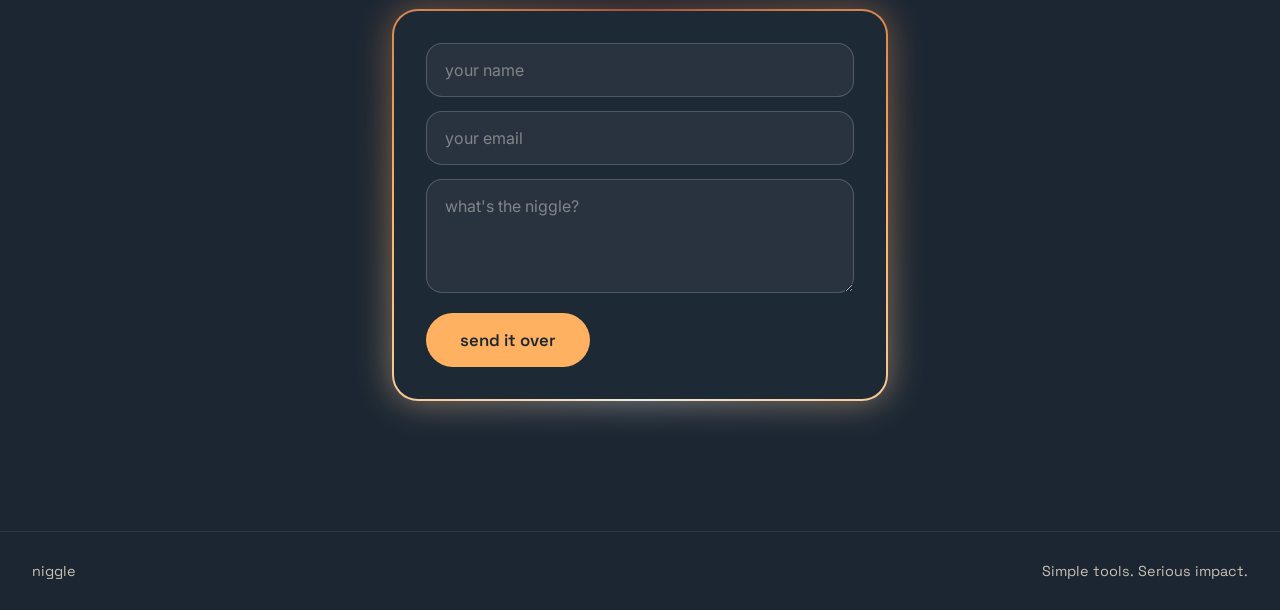
==== commit 6e1e8940: "Lab: add 'where I draw the line' boundaries block; scroll-spy URL hash + sticky-aware anchors; fix b" ====
--- a/lab.html
+++ b/lab.html
@@ -33,10 +33,7 @@
     <div class="spotlight" aria-hidden="true"></div>
     <div class="hero__inner">
       <p class="hero__kicker">small, bespoke software tools</p>
-      <div class="titlefx">
-        <h1 class="hero__title base"><span class="line">we fix</span><span class="line">the <span class="hl">faff<span class="dot">.</span></span></span></h1>
-        <h1 class="hero__title lit" aria-hidden="true"><span class="line">we fix</span><span class="line">the faff<span class="dot">.</span></span></h1>
-      </div>
+      <h1 class="hero__title"><span class="line">we fix</span><span class="line">the <span class="hl">faff<span class="dot">.</span></span></span></h1>
       <p class="hero__sub">I find the workflow quietly costing your team hours, and build the one small tool that kills it. No bloat. No lock-in.</p>
       <div class="hero__cta">
         <a class="btn-primary magnetic" href="#contact"><span>start a niggle</span></a>
@@ -67,6 +64,18 @@
         <li class="ghostpill">…whatever yours is</li>
       </ul>
       <p class="build__foot">From a five-minute annoyance to something genuinely new — even <strong>AI products that didn't exist before</strong>. If it can be built, it's on the table.</p>
+
+      <div class="drawline">
+        <h3 class="drawline__h">…but I know where to draw the line.</h3>
+        <p class="drawline__p">Small and bespoke is the whole point. Anything heavy on personal data and GDPR, secure logins at scale, or massive file storage, I'll wave you toward a specialist — and tell you straight. No half-built risks with your name on them.</p>
+        <ul class="wontdo">
+          <li>GDPR-critical data</li>
+          <li>secure logins at scale</li>
+          <li>massive file storage</li>
+          <li>bloated platforms</li>
+          <li>ten-step onboarding</li>
+        </ul>
+      </div>
     </div>
   </section>
 
--- a/lab.css
+++ b/lab.css
@@ -9,7 +9,7 @@
 }
 *{box-sizing:border-box;margin:0;padding:0}
 html{scroll-behavior:smooth}
-body{font-family:var(--ff-body);background:var(--ink);color:var(--cream);-webkit-font-smoothing:antialiased;overflow-x:hidden}
+body{font-family:var(--ff-body);background:var(--ink);color:var(--cream);-webkit-font-smoothing:antialiased}
 .wrap{max-width:1140px;margin-inline:auto;padding-inline:32px}
 h1,h2,h3{font-family:var(--ff-head);font-weight:700;line-height:1;letter-spacing:-0.03em}
 a{color:inherit;text-decoration:none}
@@ -58,12 +58,8 @@
   background:radial-gradient(440px 440px at var(--mx,50%) var(--my,40%), rgba(255,177,98,.5), rgba(255,177,98,.16) 42%, transparent 72%)}
 .hero__inner{position:relative;z-index:2;width:100%;max-width:1140px;margin-inline:auto;padding:80px 32px 0}
 .hero__kicker{font-family:var(--ff-head);font-weight:500;letter-spacing:.1em;text-transform:uppercase;color:var(--oat);font-size:.85rem;margin-bottom:22px}
-.titlefx{position:relative;display:inline-block}
 .hero__title{font-size:clamp(3.5rem,14vw,11rem);color:var(--cream);letter-spacing:-0.05em}
 .hero__title .line{display:block}
-.hero__title.lit{position:absolute;top:0;left:0;color:var(--amber);pointer-events:none;
-  -webkit-mask-image:radial-gradient(circle 210px at var(--tx,-999px) var(--ty,-999px),#000 0%,#000 42%,transparent 78%);
-          mask-image:radial-gradient(circle 210px at var(--tx,-999px) var(--ty,-999px),#000 0%,#000 42%,transparent 78%)}
 .hl{color:var(--amber)}
 .dot{display:inline-block;color:var(--amber);animation:pulse 2.4s ease-in-out infinite}
 @keyframes pulse{0%,100%{transform:translateY(0)}50%{transform:translateY(-.12em)}}
@@ -91,6 +87,14 @@
 .cloud li:hover{transform:translateY(-3px) rotate(0)}
 .build__foot{margin-top:42px;font-size:1.2rem;line-height:1.6;max-width:60ch;color:rgba(27,38,50,.8)}
 .build__foot strong{color:var(--ink);font-weight:600;border-bottom:3px solid var(--amber)}
+.drawline{margin-top:64px;padding-top:48px;border-top:1px solid rgba(27,38,50,.14)}
+.drawline__h{font-family:var(--ff-head);font-weight:700;font-size:clamp(1.6rem,3.6vw,2.4rem);color:var(--ink);letter-spacing:-0.02em}
+.drawline__p{max-width:64ch;margin:18px 0 28px;color:rgba(27,38,50,.7);font-size:1.1rem;line-height:1.6}
+.wontdo{list-style:none;display:flex;flex-wrap:wrap;gap:12px}
+.wontdo li{font-family:var(--ff-head);font-weight:500;font-size:1rem;padding:10px 20px;border-radius:999px;border:1px dashed rgba(27,38,50,.3);color:rgba(27,38,50,.55)}
+.wontdo li::before{content:"✕";margin-right:9px;color:var(--terra);font-weight:700}
+
+.build,.how,.contact{scroll-margin-top:84px}
 
 /* ===== HOW IT WORKS (full-bleed looping squiggle) ===== */
 .how{background:var(--ink);padding:110px 0 120px;overflow:hidden}
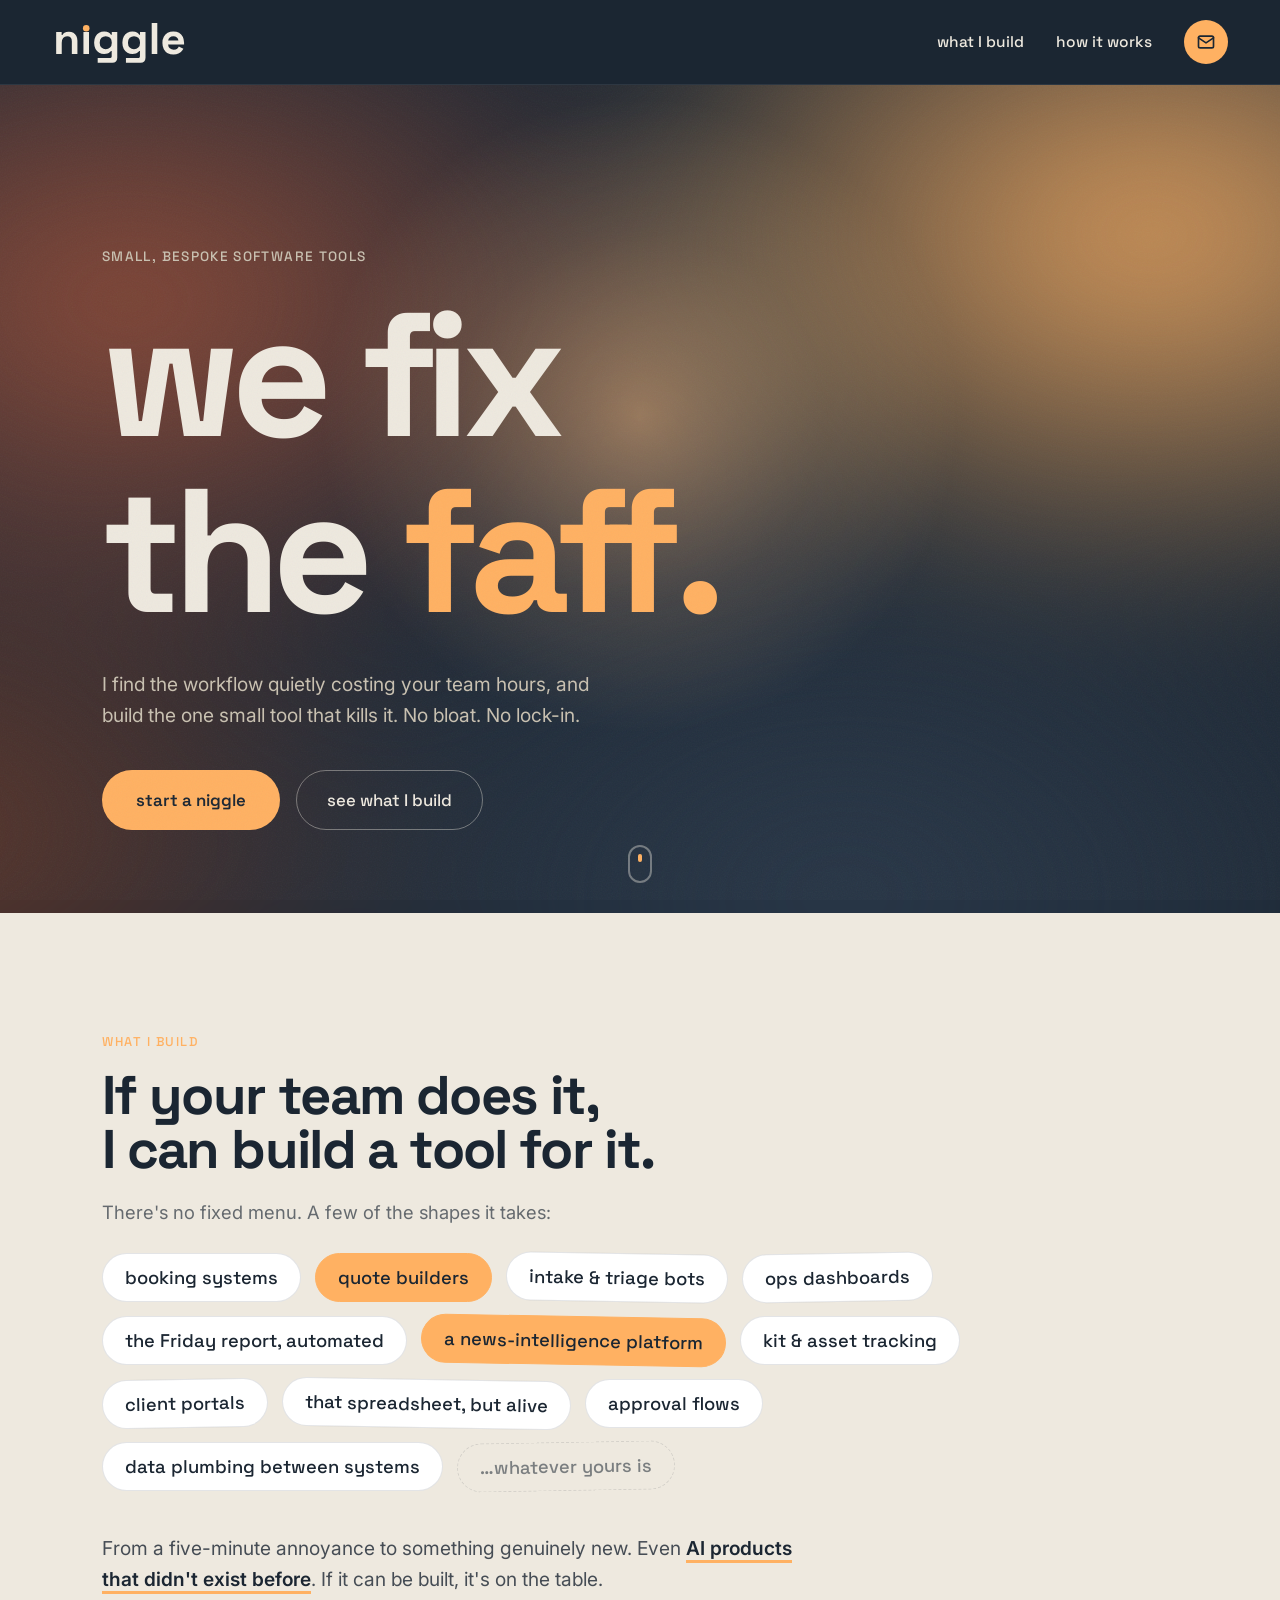
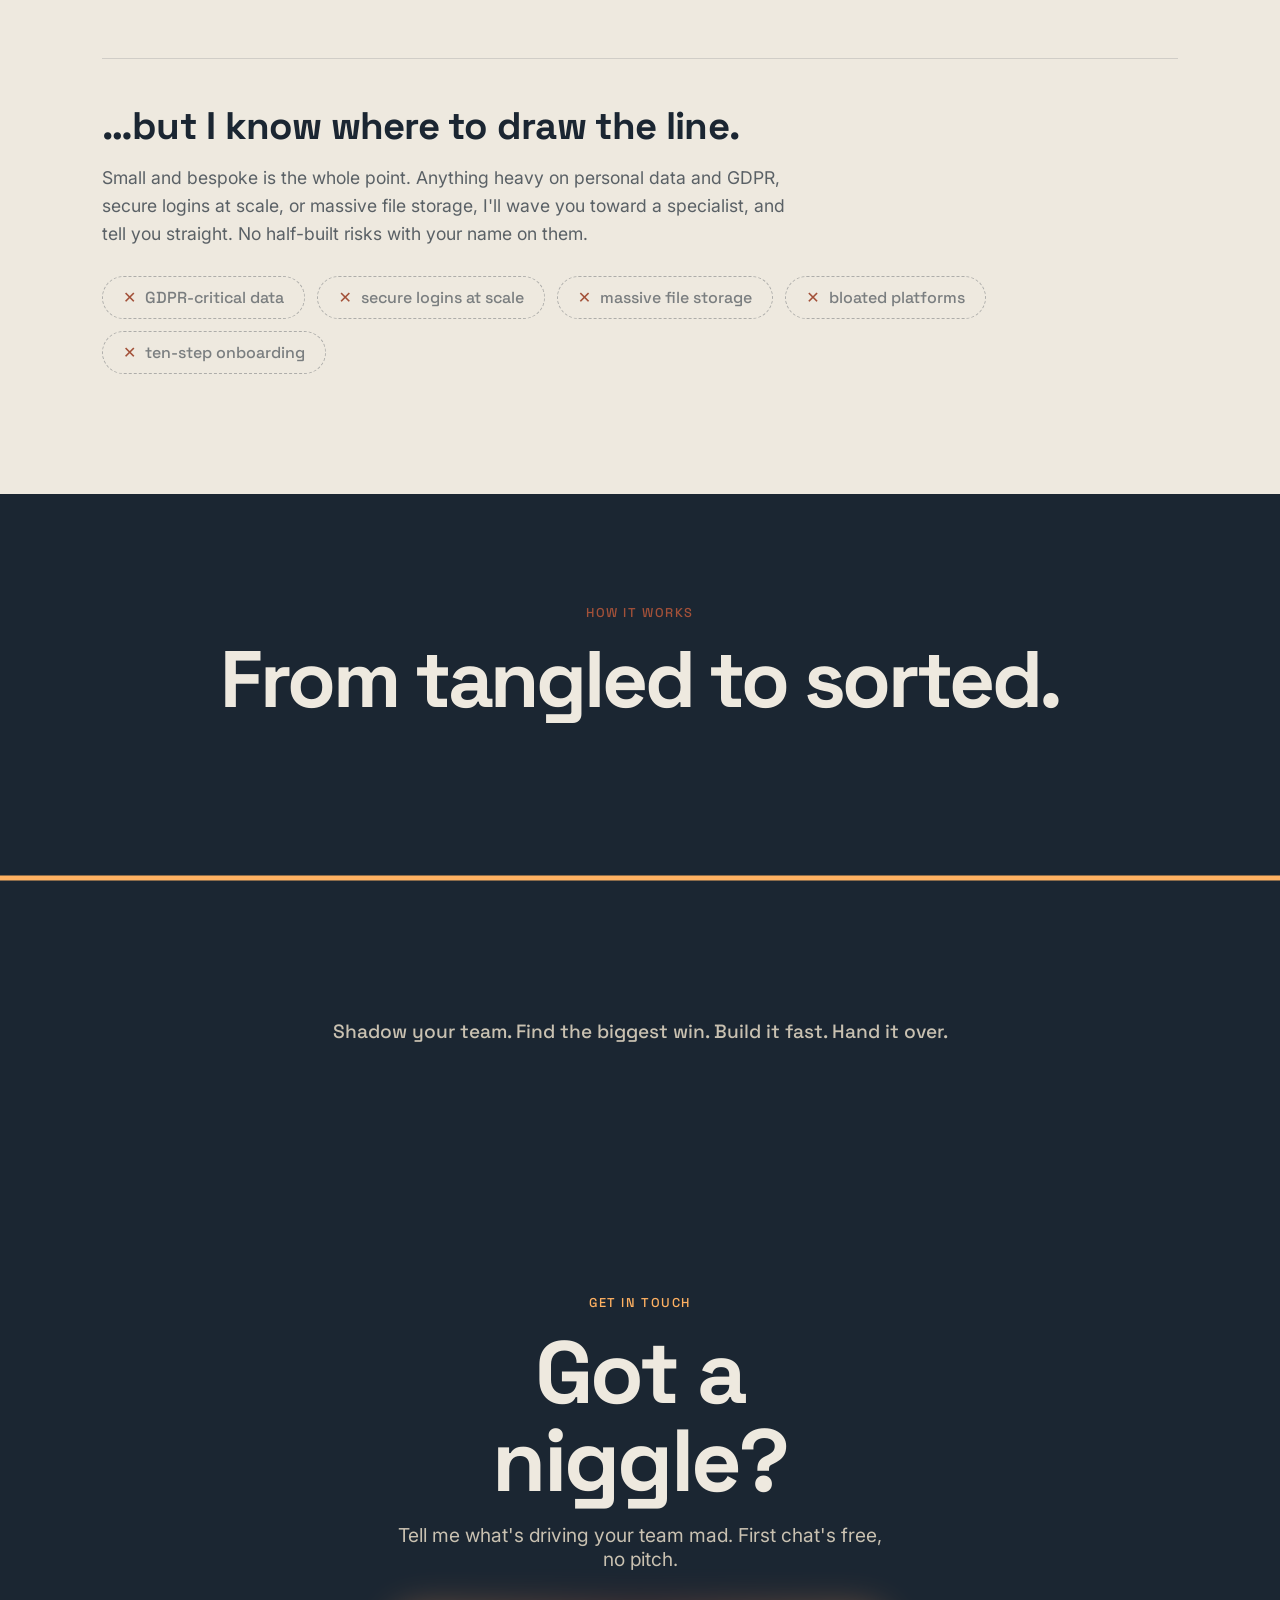
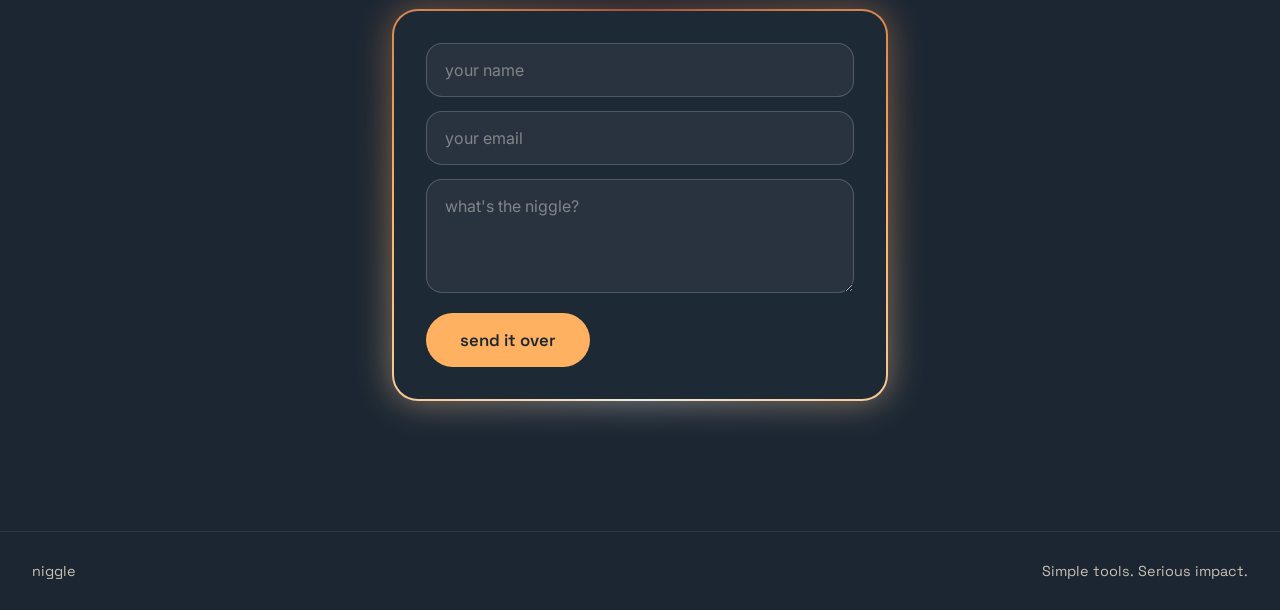
==== commit 02fe3751: "Remove every em dash across all files (title, copy, comments, form messages) per standing rule Co-Au" ====
--- a/lab.html
+++ b/lab.html
@@ -3,7 +3,7 @@
 <head>
   <meta charset="UTF-8" />
   <meta name="viewport" content="width=device-width, initial-scale=1.0" />
-  <title>niggle — UI lab</title>
+  <title>niggle UI lab</title>
   <link rel="icon" href="favicon.svg" type="image/svg+xml" />
   <link rel="preconnect" href="https://fonts.googleapis.com" />
   <link rel="preconnect" href="https://fonts.gstatic.com" crossorigin />
@@ -63,11 +63,11 @@
         <li>data plumbing between systems</li>
         <li class="ghostpill">…whatever yours is</li>
       </ul>
-      <p class="build__foot">From a five-minute annoyance to something genuinely new — even <strong>AI products that didn't exist before</strong>. If it can be built, it's on the table.</p>
+      <p class="build__foot">From a five-minute annoyance to something genuinely new. Even <strong>AI products that didn't exist before</strong>. If it can be built, it's on the table.</p>
 
       <div class="drawline">
         <h3 class="drawline__h">…but I know where to draw the line.</h3>
-        <p class="drawline__p">Small and bespoke is the whole point. Anything heavy on personal data and GDPR, secure logins at scale, or massive file storage, I'll wave you toward a specialist — and tell you straight. No half-built risks with your name on them.</p>
+        <p class="drawline__p">Small and bespoke is the whole point. Anything heavy on personal data and GDPR, secure logins at scale, or massive file storage, I'll wave you toward a specialist, and tell you straight. No half-built risks with your name on them.</p>
         <ul class="wontdo">
           <li>GDPR-critical data</li>
           <li>secure logins at scale</li>
--- a/lab.css
+++ b/lab.css
@@ -1,5 +1,5 @@
 /* ============================================================
-   niggle UI lab — bold concept v2
+   niggle UI lab bold concept v2
    ============================================================ */
 :root{
   --cream:#EEE9DF; --oat:#C9C1B1; --ink:#1B2632; --slate:#2C3B4D;
